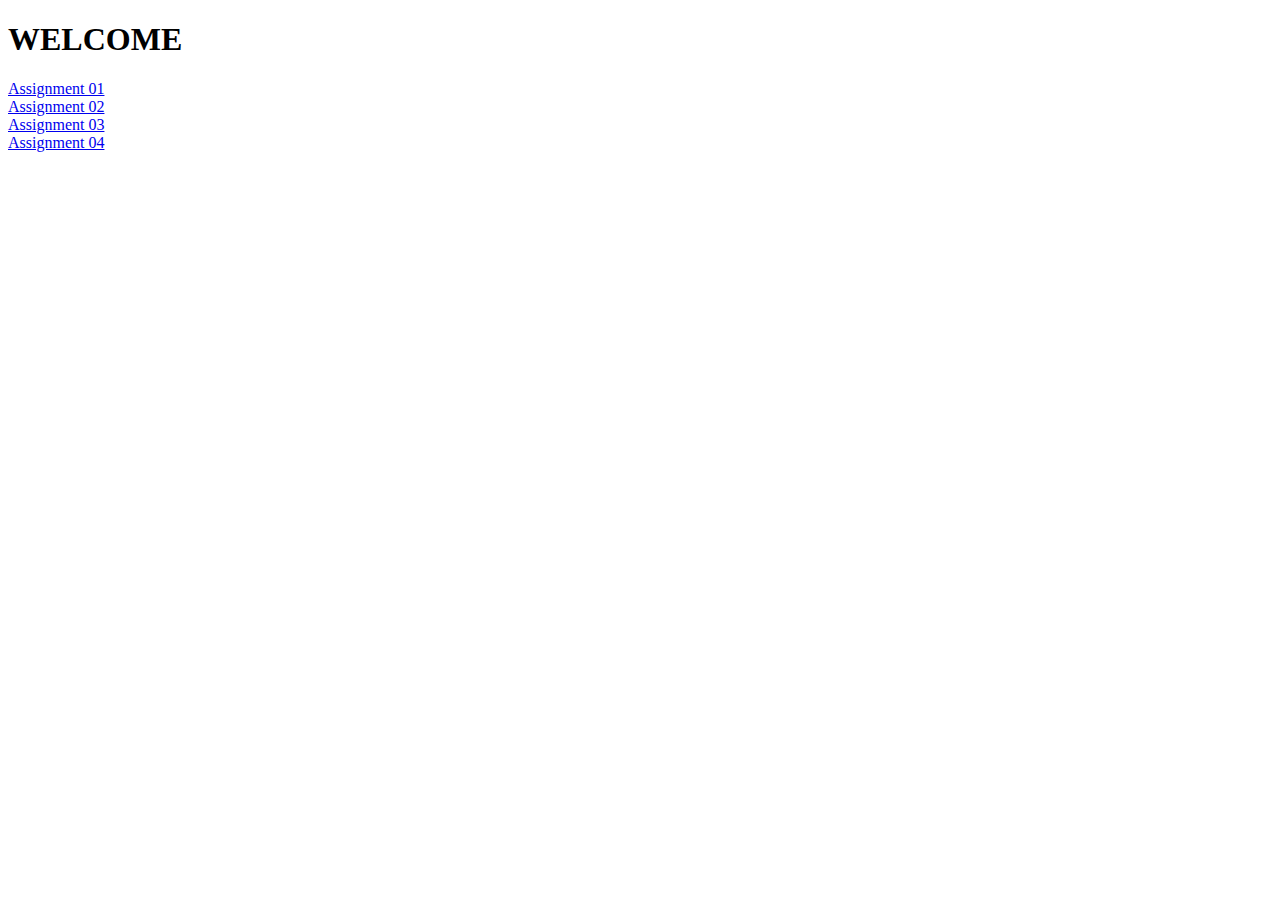
==== index.html @ 2190cd1f "index file added" ====
<!DOCTYPE html>
<html>
<head>
	<title>My Website</title>
</head>
<body>
<h1>WELCOME</h1>
<a href="./Assignment_01/entheos.html">Assignment 01</a><br>
<a href="./Assignment_02/loginpage.html">Assignment 02</a><br>
<a href="./Assignment_03/my_blog.html">Assignment 03</a><br>
<a href="./Assignment_04/test_template.html">Assignment 04</a>
</body>
</html>
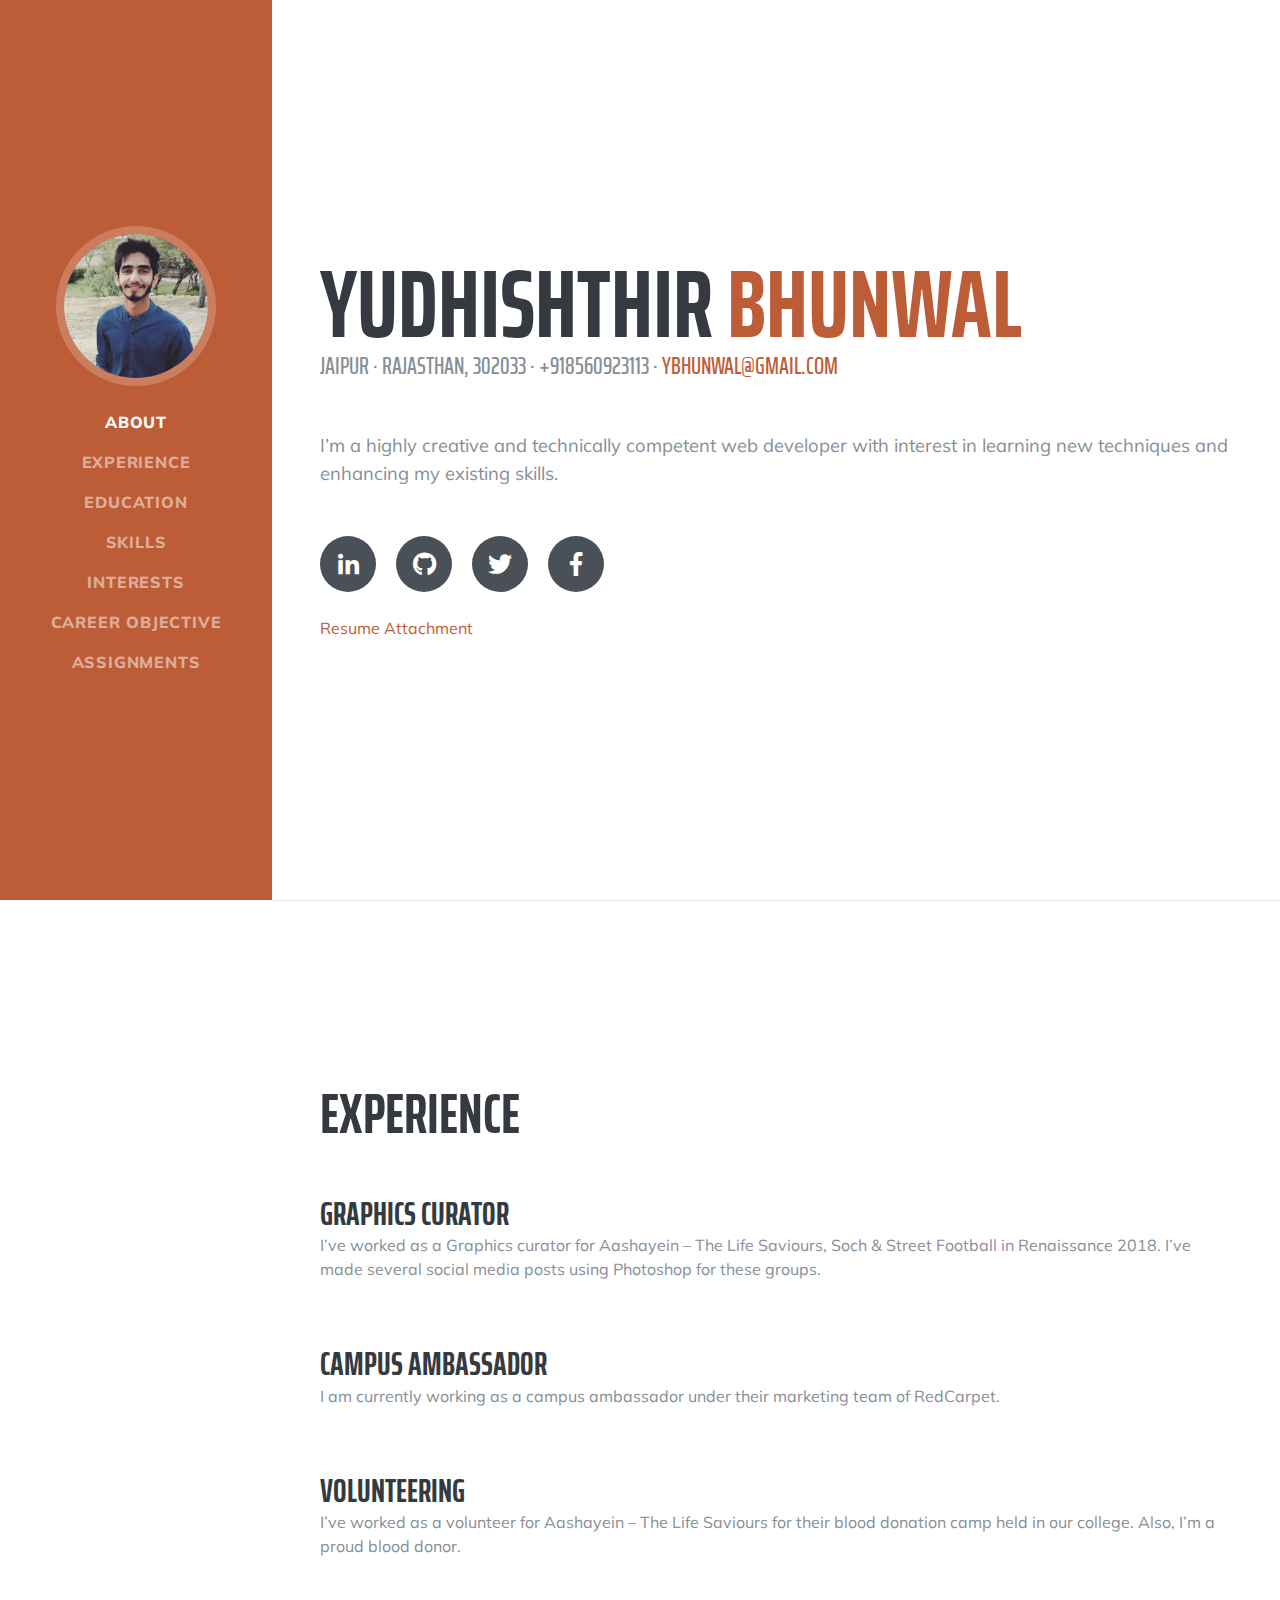
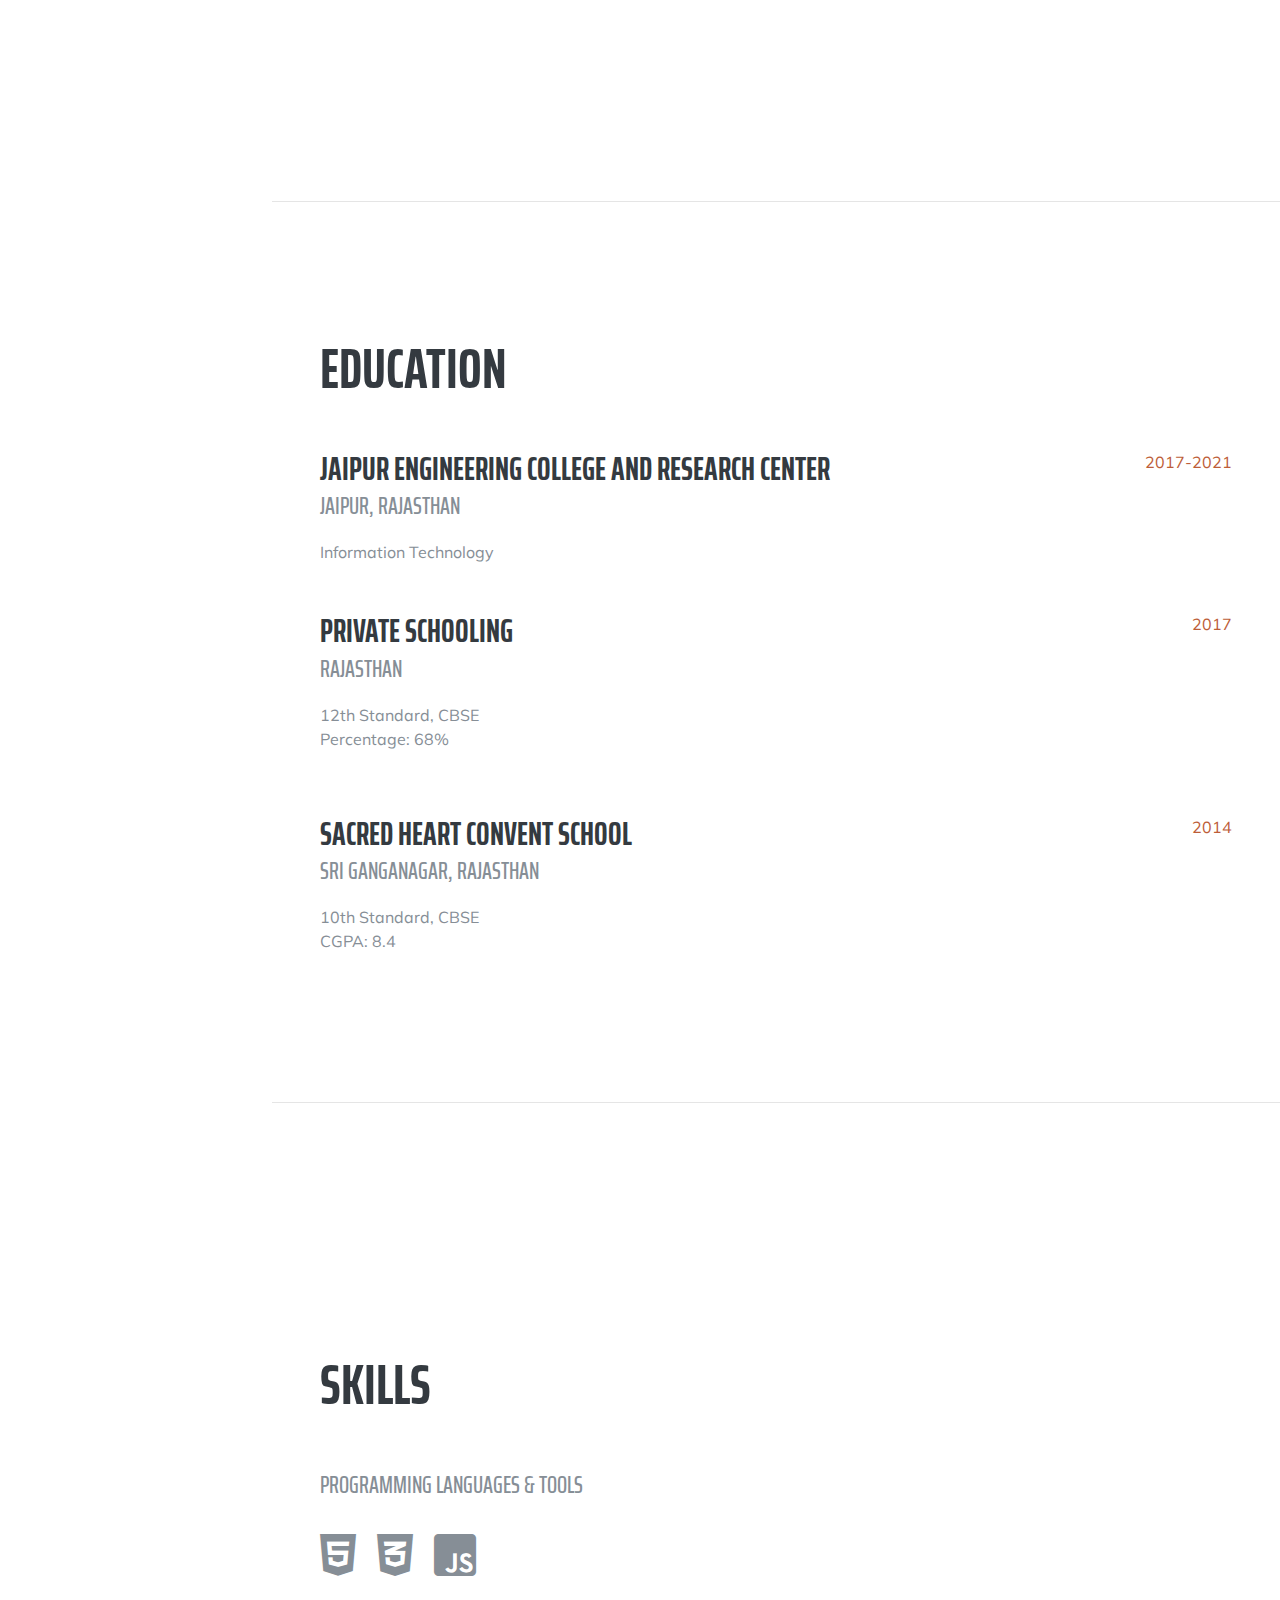
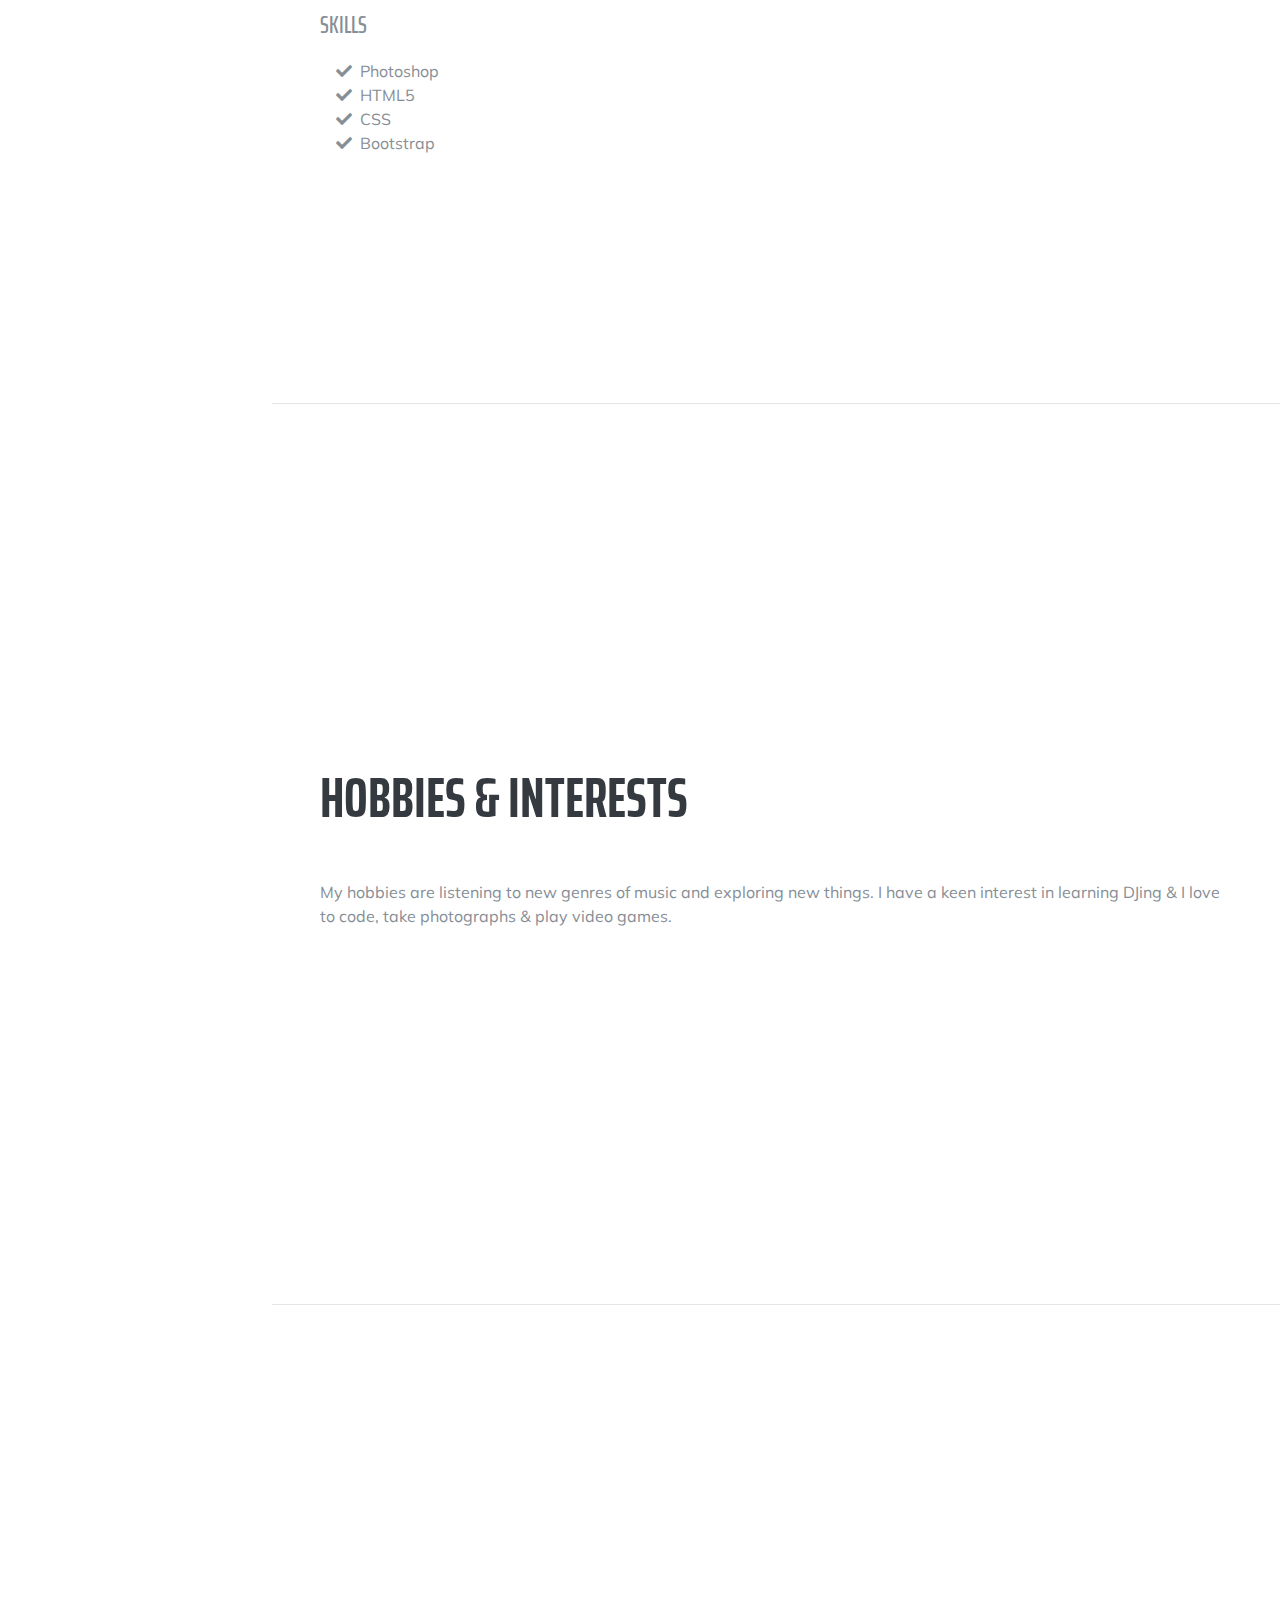
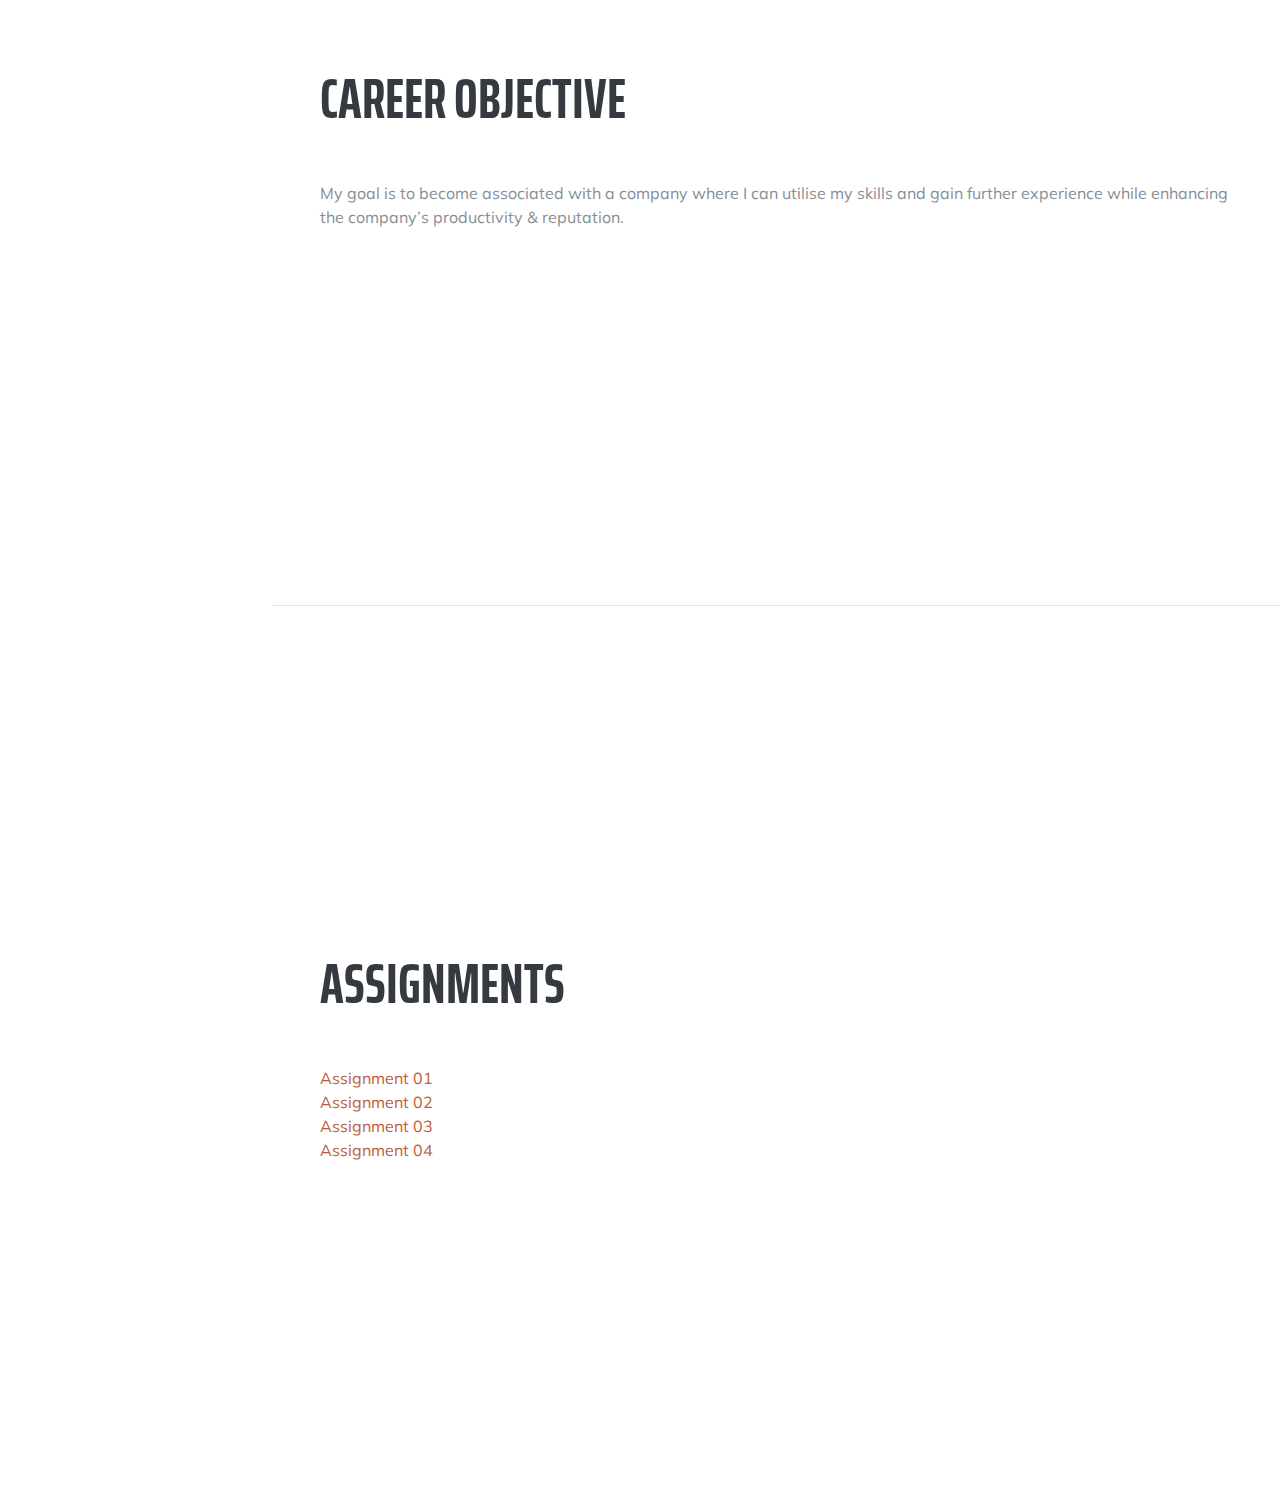
==== commit b2ff4f80: "index location changed" ====
--- a/index.html
+++ b/index.html
@@ -1,13 +1,253 @@
 <!DOCTYPE html>
-<html>
-<head>
-	<title>My Website</title>
-</head>
-<body>
-<h1>WELCOME</h1>
-<a href="./Assignment_01/entheos.html">Assignment 01</a><br>
-<a href="./Assignment_02/loginpage.html">Assignment 02</a><br>
-<a href="./Assignment_03/my_blog.html">Assignment 03</a><br>
-<a href="./Assignment_04/test_template.html">Assignment 04</a>
-</body>
-</html>+<html lang="en">
+
+  <head>
+
+    <meta charset="utf-8">
+    <meta name="viewport" content="width=device-width, initial-scale=1, shrink-to-fit=no">
+    <meta name="description" content="indexfile">
+    <meta name="author" content="Yudhishthir">
+
+    <title>Index</title>
+
+    <!-- Bootstrap core CSS -->
+    <link href="vendor/bootstrap/css/bootstrap.min.css" rel="stylesheet">
+
+    <!-- Custom fonts for this template -->
+    <link href="https://fonts.googleapis.com/css?family=Saira+Extra+Condensed:500,700" rel="stylesheet">
+    <link href="https://fonts.googleapis.com/css?family=Muli:400,400i,800,800i" rel="stylesheet">
+    <link href="vendor/fontawesome-free/css/all.min.css" rel="stylesheet">
+
+    <!-- Custom styles for this template -->
+    <link href="css/resume.min.css" rel="stylesheet">
+
+  </head>
+
+  <body id="page-top">
+
+    <nav class="navbar navbar-expand-lg navbar-dark bg-primary fixed-top" id="sideNav">
+      <a class="navbar-brand js-scroll-trigger" href="#page-top">
+        <span class="d-block d-lg-none">Yudhishthir Bhunwal</span>
+        <span class="d-none d-lg-block">
+          <img class="img-fluid img-profile rounded-circle mx-auto mb-2" src="img/profile.jpg" alt="">
+        </span>
+      </a>
+      <button class="navbar-toggler" type="button" data-toggle="collapse" data-target="#navbarSupportedContent" aria-controls="navbarSupportedContent" aria-expanded="false" aria-label="Toggle navigation">
+        <span class="navbar-toggler-icon"></span>
+      </button>
+      <div class="collapse navbar-collapse" id="navbarSupportedContent">
+        <ul class="navbar-nav">
+          <li class="nav-item">
+            <a class="nav-link js-scroll-trigger" href="#about">About</a>
+          </li>
+          <li class="nav-item">
+            <a class="nav-link js-scroll-trigger" href="#experience">Experience</a>
+          </li>
+          <li class="nav-item">
+            <a class="nav-link js-scroll-trigger" href="#education">Education</a>
+          </li>
+          <li class="nav-item">
+            <a class="nav-link js-scroll-trigger" href="#skills">Skills</a>
+          </li>
+          <li class="nav-item">
+            <a class="nav-link js-scroll-trigger" href="#interests">Interests</a>
+          </li>
+          <li class="nav-item">
+            <a class="nav-link js-scroll-trigger" href="#career">Career Objective</a>
+          </li>
+          <li class="nav-item">
+          	<a class="nav-link js-scroll-trigger" href="#assignments">Assignments</a>
+          </li>
+        </ul>
+      </div>
+    </nav>
+
+    <div class="container-fluid p-0">
+
+      <section class="resume-section p-3 p-lg-5 d-flex d-column" id="about">
+        <div class="my-auto">
+          <h1 class="mb-0">Yudhishthir
+            <span class="text-primary">Bhunwal</span>
+          </h1>
+          <div class="subheading mb-5">Jaipur · Rajasthan, 302033 · +918560923113 ·
+            <a href="mailto:name@email.com">ybhunwal@gmail.com</a>
+          </div>
+          <p class="lead mb-5">I’m a highly creative and technically competent web developer with interest in learning new techniques and enhancing my existing skills.</p>
+          <div class="social-icons">
+            <a href="https://www.linkedin.com/in/yudhishthirbhunwal/">
+              <i class="fab fa-linkedin-in"></i>
+            </a>
+            <a href="https://github.com/yudhishthirbhunwal">
+              <i class="fab fa-github"></i>
+            </a>
+            <a href="https://twitter.com/yudhishthir_b">
+              <i class="fab fa-twitter"></i>
+            </a>
+            <a href="https://www.facebook.com/yudhishthirbhunwal">
+              <i class="fab fa-facebook-f"></i>
+            </a>
+          </div>
+          <br>
+          <a href="yudhishthir_bhunwal_cv.pdf">Resume Attachment</a>
+        </div>
+      </section>
+
+      <hr class="m-0">
+
+      <section class="resume-section p-3 p-lg-5 d-flex flex-column" id="experience">
+        <div class="my-auto">
+          <h2 class="mb-5">Experience</h2>
+
+          <div class="resume-item d-flex flex-column flex-md-row mb-5">
+            <div class="resume-content mr-auto">
+              <h3 class="mb-0">Graphics Curator</h3>
+              <p>I’ve worked as a Graphics curator for Aashayein – The Life Saviours, Soch & Street Football in Renaissance 2018. I’ve made several social media posts using Photoshop for these groups.</p>
+            </div>
+          </div>
+
+          <div class="resume-item d-flex flex-column flex-md-row mb-5">
+            <div class="resume-content mr-auto">
+              <h3 class="mb-0">Campus Ambassador</h3>
+              <p>I am currently working as a campus ambassador under their marketing team of RedCarpet.</p>
+            </div>
+          </div>
+
+          <div class="resume-item d-flex flex-column flex-md-row mb-5">
+            <div class="resume-content mr-auto">
+              <h3 class="mb-0">Volunteering</h3>
+              <p>I’ve worked as a volunteer for Aashayein – The Life Saviours for their blood donation camp held in our college. Also, I’m a proud blood donor.</p>
+            </div>
+          </div>
+
+        </div>
+
+      </section>
+
+      <hr class="m-0">
+
+      <section class="resume-section p-3 p-lg-5 d-flex flex-column" id="education">
+        <div class="my-auto">
+          <h2 class="mb-5">Education</h2>
+
+          <div class="resume-item d-flex flex-column flex-md-row mb-5">
+            <div class="resume-content mr-auto">
+              <h3 class="mb-0">Jaipur Engineering College and Research Center</h3>
+              <div class="subheading mb-3">Jaipur, Rajasthan</div>
+              <div>Information Technology</div>
+            </div>
+            <div class="resume-date text-md-right">
+              <span class="text-primary">2017-2021</span>
+            </div>
+          </div>
+
+          <div class="resume-item d-flex flex-column flex-md-row mb-5">
+            <div class="resume-content mr-auto">
+              <h3 class="mb-0">Private Schooling</h3>
+              <div class="subheading mb-3">Rajasthan</div>
+              <div>12th Standard, CBSE</div>
+              <p>Percentage: 68%</p>
+            </div>
+            <div class="resume-date text-md-right">
+              <span class="text-primary">2017</span>
+            </div>
+          </div>
+
+          <div class="resume-item d-flex flex-column flex-md-row">
+            <div class="resume-content mr-auto">
+              <h3 class="mb-0">Sacred Heart Convent School</h3>
+              <div class="subheading mb-3">Sri Ganganagar, Rajasthan</div>
+              <div>10th Standard, CBSE</div>
+              <p>CGPA: 8.4</p>
+            </div>
+            <div class="resume-date text-md-right">
+              <span class="text-primary">2014</span>
+            </div>
+          </div>
+
+        </div>
+      </section>
+
+      <hr class="m-0">
+
+      <section class="resume-section p-3 p-lg-5 d-flex flex-column" id="skills">
+        <div class="my-auto">
+          <h2 class="mb-5">Skills</h2>
+
+          <div class="subheading mb-3">Programming Languages &amp; Tools</div>
+          <ul class="list-inline dev-icons">
+            <li class="list-inline-item">
+              <i class="fab fa-html5"></i>
+            </li>
+            <li class="list-inline-item">
+              <i class="fab fa-css3-alt"></i>
+            </li>
+            <li class="list-inline-item">
+              <i class="fab fa-js-square"></i>
+            </li>
+          </ul>
+
+          <div class="subheading mb-3">Skills</div>
+          <ul class="fa-ul mb-0">
+            <li>
+              <i class="fa-li fa fa-check"></i>
+              Photoshop</li>
+            <li>
+              <i class="fa-li fa fa-check"></i>
+              HTML5</li>
+            <li>
+              <i class="fa-li fa fa-check"></i>
+              CSS</li>
+            <li>
+              <i class="fa-li fa fa-check"></i>
+              Bootstrap</li>
+          </ul>
+        </div>
+      </section>
+
+      <hr class="m-0">
+
+      <section class="resume-section p-3 p-lg-5 d-flex flex-column" id="interests">
+        <div class="my-auto">
+          <h2 class="mb-5">HOBBIES & INTERESTS</h2>
+          <p>My hobbies are listening to new genres of music and exploring new things. I have a keen interest in learning DJing & I love to code, take photographs & play video games.</p>
+        </div>
+      </section>
+
+      <hr class="m-0">
+
+      <section class="resume-section p-3 p-lg-5 d-flex flex-column" id="career">
+        <div class="my-auto">
+          <h2 class="mb-5">Career Objective</h2>
+          <p>My goal is to become associated with a company where I can utilise my skills and gain further experience while enhancing the company’s productivity & reputation.</p>
+        </div>
+      </section>
+
+      <hr class="m-0">
+
+	  <section class="resume-section p-3 p-lg-5 d-flex flex-column" id="assignments">
+        <div class="my-auto">
+          <h2 class="mb-5">Assignments</h2>
+          <div>
+          	<a href="../Assignment_01/entheos.html">Assignment 01</a><br>
+            <a href="../Assignment_02/loginpage.html">Assignment 02</a><br>
+            <a href="../Assignment_03/my_blog.html">Assignment 03</a><br>
+            <a href="../Assignment_04/test_template.html">Assignment 04</a>
+          </div>
+        </div>
+      </section>
+
+    </div>
+
+    <!-- Bootstrap core JavaScript -->
+    <script src="vendor/jquery/jquery.min.js"></script>
+    <script src="vendor/bootstrap/js/bootstrap.bundle.min.js"></script>
+
+    <!-- Plugin JavaScript -->
+    <script src="vendor/jquery-easing/jquery.easing.min.js"></script>
+
+    <!-- Custom scripts for this template -->
+    <script src="js/resume.min.js"></script>
+
+  </body>
+
+</html>
--- a/vendor/fontawesome-free/css/all.min.css
+++ b/vendor/fontawesome-free/css/all.min.css
@@ -0,0 +1,5 @@
+/*!
+ * Font Awesome Free 5.3.1 by @fontawesome - https://fontawesome.com
+ * License - https://fontawesome.com/license/free (Icons: CC BY 4.0, Fonts: SIL OFL 1.1, Code: MIT License)
+ */
+.fa,.fab,.fal,.far,.fas{-moz-osx-font-smoothing:grayscale;-webkit-font-smoothing:antialiased;display:inline-block;font-style:normal;font-variant:normal;text-rendering:auto;line-height:1}.fa-lg{font-size:1.33333em;line-height:.75em;vertical-align:-.0667em}.fa-xs{font-size:.75em}.fa-sm{font-size:.875em}.fa-1x{font-size:1em}.fa-2x{font-size:2em}.fa-3x{font-size:3em}.fa-4x{font-size:4em}.fa-5x{font-size:5em}.fa-6x{font-size:6em}.fa-7x{font-size:7em}.fa-8x{font-size:8em}.fa-9x{font-size:9em}.fa-10x{font-size:10em}.fa-fw{text-align:center;width:1.25em}.fa-ul{list-style-type:none;margin-left:2.5em;padding-left:0}.fa-ul>li{position:relative}.fa-li{left:-2em;position:absolute;text-align:center;width:2em;line-height:inherit}.fa-border{border:.08em solid #eee;border-radius:.1em;padding:.2em .25em .15em}.fa-pull-left{float:left}.fa-pull-right{float:right}.fa.fa-pull-left,.fab.fa-pull-left,.fal.fa-pull-left,.far.fa-pull-left,.fas.fa-pull-left{margin-right:.3em}.fa.fa-pull-right,.fab.fa-pull-right,.fal.fa-pull-right,.far.fa-pull-right,.fas.fa-pull-right{margin-left:.3em}.fa-spin{animation:fa-spin 2s infinite linear}.fa-pulse{animation:fa-spin 1s infinite steps(8)}@keyframes fa-spin{0%{transform:rotate(0deg)}to{transform:rotate(1turn)}}.fa-rotate-90{-ms-filter:"progid:DXImageTransform.Microsoft.BasicImage(rotation=1)";transform:rotate(90deg)}.fa-rotate-180{-ms-filter:"progid:DXImageTransform.Microsoft.BasicImage(rotation=2)";transform:rotate(180deg)}.fa-rotate-270{-ms-filter:"progid:DXImageTransform.Microsoft.BasicImage(rotation=3)";transform:rotate(270deg)}.fa-flip-horizontal{-ms-filter:"progid:DXImageTransform.Microsoft.BasicImage(rotation=0, mirror=1)";transform:scaleX(-1)}.fa-flip-vertical{transform:scaleY(-1)}.fa-flip-horizontal.fa-flip-vertical,.fa-flip-vertical{-ms-filter:"progid:DXImageTransform.Microsoft.BasicImage(rotation=2, mirror=1)"}.fa-flip-horizontal.fa-flip-vertical{transform:scale(-1)}:root .fa-flip-horizontal,:root .fa-flip-vertical,:root .fa-rotate-90,:root .fa-rotate-180,:root .fa-rotate-270{-webkit-filter:none;filter:none}.fa-stack{display:inline-block;height:2em;line-height:2em;position:relative;vertical-align:middle;width:2em}.fa-stack-1x,.fa-stack-2x{left:0;position:absolute;text-align:center;width:100%}.fa-stack-1x{line-height:inherit}.fa-stack-2x{font-size:2em}.fa-inverse{color:#fff}.fa-500px:before{content:"\f26e"}.fa-accessible-icon:before{content:"\f368"}.fa-accusoft:before{content:"\f369"}.fa-ad:before{content:"\f641"}.fa-address-book:before{content:"\f2b9"}.fa-address-card:before{content:"\f2bb"}.fa-adjust:before{content:"\f042"}.fa-adn:before{content:"\f170"}.fa-adversal:before{content:"\f36a"}.fa-affiliatetheme:before{content:"\f36b"}.fa-air-freshener:before{content:"\f5d0"}.fa-algolia:before{content:"\f36c"}.fa-align-center:before{content:"\f037"}.fa-align-justify:before{content:"\f039"}.fa-align-left:before{content:"\f036"}.fa-align-right:before{content:"\f038"}.fa-alipay:before{content:"\f642"}.fa-allergies:before{content:"\f461"}.fa-amazon:before{content:"\f270"}.fa-amazon-pay:before{content:"\f42c"}.fa-ambulance:before{content:"\f0f9"}.fa-american-sign-language-interpreting:before{content:"\f2a3"}.fa-amilia:before{content:"\f36d"}.fa-anchor:before{content:"\f13d"}.fa-android:before{content:"\f17b"}.fa-angellist:before{content:"\f209"}.fa-angle-double-down:before{content:"\f103"}.fa-angle-double-left:before{content:"\f100"}.fa-angle-double-right:before{content:"\f101"}.fa-angle-double-up:before{content:"\f102"}.fa-angle-down:before{content:"\f107"}.fa-angle-left:before{content:"\f104"}.fa-angle-right:before{content:"\f105"}.fa-angle-up:before{content:"\f106"}.fa-angry:before{content:"\f556"}.fa-angrycreative:before{content:"\f36e"}.fa-angular:before{content:"\f420"}.fa-ankh:before{content:"\f644"}.fa-app-store:before{content:"\f36f"}.fa-app-store-ios:before{content:"\f370"}.fa-apper:before{content:"\f371"}.fa-apple:before{content:"\f179"}.fa-apple-alt:before{content:"\f5d1"}.fa-apple-pay:before{content:"\f415"}.fa-archive:before{content:"\f187"}.fa-archway:before{content:"\f557"}.fa-arrow-alt-circle-down:before{content:"\f358"}.fa-arrow-alt-circle-left:before{content:"\f359"}.fa-arrow-alt-circle-right:before{content:"\f35a"}.fa-arrow-alt-circle-up:before{content:"\f35b"}.fa-arrow-circle-down:before{content:"\f0ab"}.fa-arrow-circle-left:before{content:"\f0a8"}.fa-arrow-circle-right:before{content:"\f0a9"}.fa-arrow-circle-up:before{content:"\f0aa"}.fa-arrow-down:before{content:"\f063"}.fa-arrow-left:before{content:"\f060"}.fa-arrow-right:before{content:"\f061"}.fa-arrow-up:before{content:"\f062"}.fa-arrows-alt:before{content:"\f0b2"}.fa-arrows-alt-h:before{content:"\f337"}.fa-arrows-alt-v:before{content:"\f338"}.fa-assistive-listening-systems:before{content:"\f2a2"}.fa-asterisk:before{content:"\f069"}.fa-asymmetrik:before{content:"\f372"}.fa-at:before{content:"\f1fa"}.fa-atlas:before{content:"\f558"}.fa-atom:before{content:"\f5d2"}.fa-audible:before{content:"\f373"}.fa-audio-description:before{content:"\f29e"}.fa-autoprefixer:before{content:"\f41c"}.fa-avianex:before{content:"\f374"}.fa-aviato:before{content:"\f421"}.fa-award:before{content:"\f559"}.fa-aws:before{content:"\f375"}.fa-backspace:before{content:"\f55a"}.fa-backward:before{content:"\f04a"}.fa-balance-scale:before{content:"\f24e"}.fa-ban:before{content:"\f05e"}.fa-band-aid:before{content:"\f462"}.fa-bandcamp:before{content:"\f2d5"}.fa-barcode:before{content:"\f02a"}.fa-bars:before{content:"\f0c9"}.fa-baseball-ball:before{content:"\f433"}.fa-basketball-ball:before{content:"\f434"}.fa-bath:before{content:"\f2cd"}.fa-battery-empty:before{content:"\f244"}.fa-battery-full:before{content:"\f240"}.fa-battery-half:before{content:"\f242"}.fa-battery-quarter:before{content:"\f243"}.fa-battery-three-quarters:before{content:"\f241"}.fa-bed:before{content:"\f236"}.fa-beer:before{content:"\f0fc"}.fa-behance:before{content:"\f1b4"}.fa-behance-square:before{content:"\f1b5"}.fa-bell:before{content:"\f0f3"}.fa-bell-slash:before{content:"\f1f6"}.fa-bezier-curve:before{content:"\f55b"}.fa-bible:before{content:"\f647"}.fa-bicycle:before{content:"\f206"}.fa-bimobject:before{content:"\f378"}.fa-binoculars:before{content:"\f1e5"}.fa-birthday-cake:before{content:"\f1fd"}.fa-bitbucket:before{content:"\f171"}.fa-bitcoin:before{content:"\f379"}.fa-bity:before{content:"\f37a"}.fa-black-tie:before{content:"\f27e"}.fa-blackberry:before{content:"\f37b"}.fa-blender:before{content:"\f517"}.fa-blind:before{content:"\f29d"}.fa-blogger:before{content:"\f37c"}.fa-blogger-b:before{content:"\f37d"}.fa-bluetooth:before{content:"\f293"}.fa-bluetooth-b:before{content:"\f294"}.fa-bold:before{content:"\f032"}.fa-bolt:before{content:"\f0e7"}.fa-bomb:before{content:"\f1e2"}.fa-bone:before{content:"\f5d7"}.fa-bong:before{content:"\f55c"}.fa-book:before{content:"\f02d"}.fa-book-open:before{content:"\f518"}.fa-book-reader:before{content:"\f5da"}.fa-bookmark:before{content:"\f02e"}.fa-bowling-ball:before{content:"\f436"}.fa-box:before{content:"\f466"}.fa-box-open:before{content:"\f49e"}.fa-boxes:before{content:"\f468"}.fa-braille:before{content:"\f2a1"}.fa-brain:before{content:"\f5dc"}.fa-briefcase:before{content:"\f0b1"}.fa-briefcase-medical:before{content:"\f469"}.fa-broadcast-tower:before{content:"\f519"}.fa-broom:before{content:"\f51a"}.fa-brush:before{content:"\f55d"}.fa-btc:before{content:"\f15a"}.fa-bug:before{content:"\f188"}.fa-building:before{content:"\f1ad"}.fa-bullhorn:before{content:"\f0a1"}.fa-bullseye:before{content:"\f140"}.fa-burn:before{content:"\f46a"}.fa-buromobelexperte:before{content:"\f37f"}.fa-bus:before{content:"\f207"}.fa-bus-alt:before{content:"\f55e"}.fa-business-time:before{content:"\f64a"}.fa-buysellads:before{content:"\f20d"}.fa-calculator:before{content:"\f1ec"}.fa-calendar:before{content:"\f133"}.fa-calendar-alt:before{content:"\f073"}.fa-calendar-check:before{content:"\f274"}.fa-calendar-minus:before{content:"\f272"}.fa-calendar-plus:before{content:"\f271"}.fa-calendar-times:before{content:"\f273"}.fa-camera:before{content:"\f030"}.fa-camera-retro:before{content:"\f083"}.fa-cannabis:before{content:"\f55f"}.fa-capsules:before{content:"\f46b"}.fa-car:before{content:"\f1b9"}.fa-car-alt:before{content:"\f5de"}.fa-car-battery:before{content:"\f5df"}.fa-car-crash:before{content:"\f5e1"}.fa-car-side:before{content:"\f5e4"}.fa-caret-down:before{content:"\f0d7"}.fa-caret-left:before{content:"\f0d9"}.fa-caret-right:before{content:"\f0da"}.fa-caret-square-down:before{content:"\f150"}.fa-caret-square-left:before{content:"\f191"}.fa-caret-square-right:before{content:"\f152"}.fa-caret-square-up:before{content:"\f151"}.fa-caret-up:before{content:"\f0d8"}.fa-cart-arrow-down:before{content:"\f218"}.fa-cart-plus:before{content:"\f217"}.fa-cc-amazon-pay:before{content:"\f42d"}.fa-cc-amex:before{content:"\f1f3"}.fa-cc-apple-pay:before{content:"\f416"}.fa-cc-diners-club:before{content:"\f24c"}.fa-cc-discover:before{content:"\f1f2"}.fa-cc-jcb:before{content:"\f24b"}.fa-cc-mastercard:before{content:"\f1f1"}.fa-cc-paypal:before{content:"\f1f4"}.fa-cc-stripe:before{content:"\f1f5"}.fa-cc-visa:before{content:"\f1f0"}.fa-centercode:before{content:"\f380"}.fa-certificate:before{content:"\f0a3"}.fa-chalkboard:before{content:"\f51b"}.fa-chalkboard-teacher:before{content:"\f51c"}.fa-charging-station:before{content:"\f5e7"}.fa-chart-area:before{content:"\f1fe"}.fa-chart-bar:before{content:"\f080"}.fa-chart-line:before{content:"\f201"}.fa-chart-pie:before{content:"\f200"}.fa-check:before{content:"\f00c"}.fa-check-circle:before{content:"\f058"}.fa-check-double:before{content:"\f560"}.fa-check-square:before{content:"\f14a"}.fa-chess:before{content:"\f439"}.fa-chess-bishop:before{content:"\f43a"}.fa-chess-board:before{content:"\f43c"}.fa-chess-king:before{content:"\f43f"}.fa-chess-knight:before{content:"\f441"}.fa-chess-pawn:before{content:"\f443"}.fa-chess-queen:before{content:"\f445"}.fa-chess-rook:before{content:"\f447"}.fa-chevron-circle-down:before{content:"\f13a"}.fa-chevron-circle-left:before{content:"\f137"}.fa-chevron-circle-right:before{content:"\f138"}.fa-chevron-circle-up:before{content:"\f139"}.fa-chevron-down:before{content:"\f078"}.fa-chevron-left:before{content:"\f053"}.fa-chevron-right:before{content:"\f054"}.fa-chevron-up:before{content:"\f077"}.fa-child:before{content:"\f1ae"}.fa-chrome:before{content:"\f268"}.fa-church:before{content:"\f51d"}.fa-circle:before{content:"\f111"}.fa-circle-notch:before{content:"\f1ce"}.fa-city:before{content:"\f64f"}.fa-clipboard:before{content:"\f328"}.fa-clipboard-check:before{content:"\f46c"}.fa-clipboard-list:before{content:"\f46d"}.fa-clock:before{content:"\f017"}.fa-clone:before{content:"\f24d"}.fa-closed-captioning:before{content:"\f20a"}.fa-cloud:before{content:"\f0c2"}.fa-cloud-download-alt:before{content:"\f381"}.fa-cloud-upload-alt:before{content:"\f382"}.fa-cloudscale:before{content:"\f383"}.fa-cloudsmith:before{content:"\f384"}.fa-cloudversify:before{content:"\f385"}.fa-cocktail:before{content:"\f561"}.fa-code:before{content:"\f121"}.fa-code-branch:before{content:"\f126"}.fa-codepen:before{content:"\f1cb"}.fa-codiepie:before{content:"\f284"}.fa-coffee:before{content:"\f0f4"}.fa-cog:before{content:"\f013"}.fa-cogs:before{content:"\f085"}.fa-coins:before{content:"\f51e"}.fa-columns:before{content:"\f0db"}.fa-comment:before{content:"\f075"}.fa-comment-alt:before{content:"\f27a"}.fa-comment-dollar:before{content:"\f651"}.fa-comment-dots:before{content:"\f4ad"}.fa-comment-slash:before{content:"\f4b3"}.fa-comments:before{content:"\f086"}.fa-comments-dollar:before{content:"\f653"}.fa-compact-disc:before{content:"\f51f"}.fa-compass:before{content:"\f14e"}.fa-compress:before{content:"\f066"}.fa-concierge-bell:before{content:"\f562"}.fa-connectdevelop:before{content:"\f20e"}.fa-contao:before{content:"\f26d"}.fa-cookie:before{content:"\f563"}.fa-cookie-bite:before{content:"\f564"}.fa-copy:before{content:"\f0c5"}.fa-copyright:before{content:"\f1f9"}.fa-couch:before{content:"\f4b8"}.fa-cpanel:before{content:"\f388"}.fa-creative-commons:before{content:"\f25e"}.fa-creative-commons-by:before{content:"\f4e7"}.fa-creative-commons-nc:before{content:"\f4e8"}.fa-creative-commons-nc-eu:before{content:"\f4e9"}.fa-creative-commons-nc-jp:before{content:"\f4ea"}.fa-creative-commons-nd:before{content:"\f4eb"}.fa-creative-commons-pd:before{content:"\f4ec"}.fa-creative-commons-pd-alt:before{content:"\f4ed"}.fa-creative-commons-remix:before{content:"\f4ee"}.fa-creative-commons-sa:before{content:"\f4ef"}.fa-creative-commons-sampling:before{content:"\f4f0"}.fa-creative-commons-sampling-plus:before{content:"\f4f1"}.fa-creative-commons-share:before{content:"\f4f2"}.fa-credit-card:before{content:"\f09d"}.fa-crop:before{content:"\f125"}.fa-crop-alt:before{content:"\f565"}.fa-cross:before{content:"\f654"}.fa-crosshairs:before{content:"\f05b"}.fa-crow:before{content:"\f520"}.fa-crown:before{content:"\f521"}.fa-css3:before{content:"\f13c"}.fa-css3-alt:before{content:"\f38b"}.fa-cube:before{content:"\f1b2"}.fa-cubes:before{content:"\f1b3"}.fa-cut:before{content:"\f0c4"}.fa-cuttlefish:before{content:"\f38c"}.fa-d-and-d:before{content:"\f38d"}.fa-dashcube:before{content:"\f210"}.fa-database:before{content:"\f1c0"}.fa-deaf:before{content:"\f2a4"}.fa-delicious:before{content:"\f1a5"}.fa-deploydog:before{content:"\f38e"}.fa-deskpro:before{content:"\f38f"}.fa-desktop:before{content:"\f108"}.fa-deviantart:before{content:"\f1bd"}.fa-dharmachakra:before{content:"\f655"}.fa-diagnoses:before{content:"\f470"}.fa-dice:before{content:"\f522"}.fa-dice-five:before{content:"\f523"}.fa-dice-four:before{content:"\f524"}.fa-dice-one:before{content:"\f525"}.fa-dice-six:before{content:"\f526"}.fa-dice-three:before{content:"\f527"}.fa-dice-two:before{content:"\f528"}.fa-digg:before{content:"\f1a6"}.fa-digital-ocean:before{content:"\f391"}.fa-digital-tachograph:before{content:"\f566"}.fa-directions:before{content:"\f5eb"}.fa-discord:before{content:"\f392"}.fa-discourse:before{content:"\f393"}.fa-divide:before{content:"\f529"}.fa-dizzy:before{content:"\f567"}.fa-dna:before{content:"\f471"}.fa-dochub:before{content:"\f394"}.fa-docker:before{content:"\f395"}.fa-dollar-sign:before{content:"\f155"}.fa-dolly:before{content:"\f472"}.fa-dolly-flatbed:before{content:"\f474"}.fa-donate:before{content:"\f4b9"}.fa-door-closed:before{content:"\f52a"}.fa-door-open:before{content:"\f52b"}.fa-dot-circle:before{content:"\f192"}.fa-dove:before{content:"\f4ba"}.fa-download:before{content:"\f019"}.fa-draft2digital:before{content:"\f396"}.fa-drafting-compass:before{content:"\f568"}.fa-draw-polygon:before{content:"\f5ee"}.fa-dribbble:before{content:"\f17d"}.fa-dribbble-square:before{content:"\f397"}.fa-dropbox:before{content:"\f16b"}.fa-drum:before{content:"\f569"}.fa-drum-steelpan:before{content:"\f56a"}.fa-drupal:before{content:"\f1a9"}.fa-dumbbell:before{content:"\f44b"}.fa-dyalog:before{content:"\f399"}.fa-earlybirds:before{content:"\f39a"}.fa-ebay:before{content:"\f4f4"}.fa-edge:before{content:"\f282"}.fa-edit:before{content:"\f044"}.fa-eject:before{content:"\f052"}.fa-elementor:before{content:"\f430"}.fa-ellipsis-h:before{content:"\f141"}.fa-ellipsis-v:before{content:"\f142"}.fa-ello:before{content:"\f5f1"}.fa-ember:before{content:"\f423"}.fa-empire:before{content:"\f1d1"}.fa-envelope:before{content:"\f0e0"}.fa-envelope-open:before{content:"\f2b6"}.fa-envelope-open-text:before{content:"\f658"}.fa-envelope-square:before{content:"\f199"}.fa-envira:before{content:"\f299"}.fa-equals:before{content:"\f52c"}.fa-eraser:before{content:"\f12d"}.fa-erlang:before{content:"\f39d"}.fa-ethereum:before{content:"\f42e"}.fa-etsy:before{content:"\f2d7"}.fa-euro-sign:before{content:"\f153"}.fa-exchange-alt:before{content:"\f362"}.fa-exclamation:before{content:"\f12a"}.fa-exclamation-circle:before{content:"\f06a"}.fa-exclamation-triangle:before{content:"\f071"}.fa-expand:before{content:"\f065"}.fa-expand-arrows-alt:before{content:"\f31e"}.fa-expeditedssl:before{content:"\f23e"}.fa-external-link-alt:before{content:"\f35d"}.fa-external-link-square-alt:before{content:"\f360"}.fa-eye:before{content:"\f06e"}.fa-eye-dropper:before{content:"\f1fb"}.fa-eye-slash:before{content:"\f070"}.fa-facebook:before{content:"\f09a"}.fa-facebook-f:before{content:"\f39e"}.fa-facebook-messenger:before{content:"\f39f"}.fa-facebook-square:before{content:"\f082"}.fa-fast-backward:before{content:"\f049"}.fa-fast-forward:before{content:"\f050"}.fa-fax:before{content:"\f1ac"}.fa-feather:before{content:"\f52d"}.fa-feather-alt:before{content:"\f56b"}.fa-female:before{content:"\f182"}.fa-fighter-jet:before{content:"\f0fb"}.fa-file:before{content:"\f15b"}.fa-file-alt:before{content:"\f15c"}.fa-file-archive:before{content:"\f1c6"}.fa-file-audio:before{content:"\f1c7"}.fa-file-code:before{content:"\f1c9"}.fa-file-contract:before{content:"\f56c"}.fa-file-download:before{content:"\f56d"}.fa-file-excel:before{content:"\f1c3"}.fa-file-export:before{content:"\f56e"}.fa-file-image:before{content:"\f1c5"}.fa-file-import:before{content:"\f56f"}.fa-file-invoice:before{content:"\f570"}.fa-file-invoice-dollar:before{content:"\f571"}.fa-file-medical:before{content:"\f477"}.fa-file-medical-alt:before{content:"\f478"}.fa-file-pdf:before{content:"\f1c1"}.fa-file-powerpoint:before{content:"\f1c4"}.fa-file-prescription:before{content:"\f572"}.fa-file-signature:before{content:"\f573"}.fa-file-upload:before{content:"\f574"}.fa-file-video:before{content:"\f1c8"}.fa-file-word:before{content:"\f1c2"}.fa-fill:before{content:"\f575"}.fa-fill-drip:before{content:"\f576"}.fa-film:before{content:"\f008"}.fa-filter:before{content:"\f0b0"}.fa-fingerprint:before{content:"\f577"}.fa-fire:before{content:"\f06d"}.fa-fire-extinguisher:before{content:"\f134"}.fa-firefox:before{content:"\f269"}.fa-first-aid:before{content:"\f479"}.fa-first-order:before{content:"\f2b0"}.fa-first-order-alt:before{content:"\f50a"}.fa-firstdraft:before{content:"\f3a1"}.fa-fish:before{content:"\f578"}.fa-flag:before{content:"\f024"}.fa-flag-checkered:before{content:"\f11e"}.fa-flask:before{content:"\f0c3"}.fa-flickr:before{content:"\f16e"}.fa-flipboard:before{content:"\f44d"}.fa-flushed:before{content:"\f579"}.fa-fly:before{content:"\f417"}.fa-folder:before{content:"\f07b"}.fa-folder-minus:before{content:"\f65d"}.fa-folder-open:before{content:"\f07c"}.fa-folder-plus:before{content:"\f65e"}.fa-font:before{content:"\f031"}.fa-font-awesome:before{content:"\f2b4"}.fa-font-awesome-alt:before{content:"\f35c"}.fa-font-awesome-flag:before{content:"\f425"}.fa-font-awesome-logo-full:before{content:"\f4e6"}.fa-fonticons:before{content:"\f280"}.fa-fonticons-fi:before{content:"\f3a2"}.fa-football-ball:before{content:"\f44e"}.fa-fort-awesome:before{content:"\f286"}.fa-fort-awesome-alt:before{content:"\f3a3"}.fa-forumbee:before{content:"\f211"}.fa-forward:before{content:"\f04e"}.fa-foursquare:before{content:"\f180"}.fa-free-code-camp:before{content:"\f2c5"}.fa-freebsd:before{content:"\f3a4"}.fa-frog:before{content:"\f52e"}.fa-frown:before{content:"\f119"}.fa-frown-open:before{content:"\f57a"}.fa-fulcrum:before{content:"\f50b"}.fa-funnel-dollar:before{content:"\f662"}.fa-futbol:before{content:"\f1e3"}.fa-galactic-republic:before{content:"\f50c"}.fa-galactic-senate:before{content:"\f50d"}.fa-gamepad:before{content:"\f11b"}.fa-gas-pump:before{content:"\f52f"}.fa-gavel:before{content:"\f0e3"}.fa-gem:before{content:"\f3a5"}.fa-genderless:before{content:"\f22d"}.fa-get-pocket:before{content:"\f265"}.fa-gg:before{content:"\f260"}.fa-gg-circle:before{content:"\f261"}.fa-gift:before{content:"\f06b"}.fa-git:before{content:"\f1d3"}.fa-git-square:before{content:"\f1d2"}.fa-github:before{content:"\f09b"}.fa-github-alt:before{content:"\f113"}.fa-github-square:before{content:"\f092"}.fa-gitkraken:before{content:"\f3a6"}.fa-gitlab:before{content:"\f296"}.fa-gitter:before{content:"\f426"}.fa-glass-martini:before{content:"\f000"}.fa-glass-martini-alt:before{content:"\f57b"}.fa-glasses:before{content:"\f530"}.fa-glide:before{content:"\f2a5"}.fa-glide-g:before{content:"\f2a6"}.fa-globe:before{content:"\f0ac"}.fa-globe-africa:before{content:"\f57c"}.fa-globe-americas:before{content:"\f57d"}.fa-globe-asia:before{content:"\f57e"}.fa-gofore:before{content:"\f3a7"}.fa-golf-ball:before{content:"\f450"}.fa-goodreads:before{content:"\f3a8"}.fa-goodreads-g:before{content:"\f3a9"}.fa-google:before{content:"\f1a0"}.fa-google-drive:before{content:"\f3aa"}.fa-google-play:before{content:"\f3ab"}.fa-google-plus:before{content:"\f2b3"}.fa-google-plus-g:before{content:"\f0d5"}.fa-google-plus-square:before{content:"\f0d4"}.fa-google-wallet:before{content:"\f1ee"}.fa-gopuram:before{content:"\f664"}.fa-graduation-cap:before{content:"\f19d"}.fa-gratipay:before{content:"\f184"}.fa-grav:before{content:"\f2d6"}.fa-greater-than:before{content:"\f531"}.fa-greater-than-equal:before{content:"\f532"}.fa-grimace:before{content:"\f57f"}.fa-grin:before{content:"\f580"}.fa-grin-alt:before{content:"\f581"}.fa-grin-beam:before{content:"\f582"}.fa-grin-beam-sweat:before{content:"\f583"}.fa-grin-hearts:before{content:"\f584"}.fa-grin-squint:before{content:"\f585"}.fa-grin-squint-tears:before{content:"\f586"}.fa-grin-stars:before{content:"\f587"}.fa-grin-tears:before{content:"\f588"}.fa-grin-tongue:before{content:"\f589"}.fa-grin-tongue-squint:before{content:"\f58a"}.fa-grin-tongue-wink:before{content:"\f58b"}.fa-grin-wink:before{content:"\f58c"}.fa-grip-horizontal:before{content:"\f58d"}.fa-grip-vertical:before{content:"\f58e"}.fa-gripfire:before{content:"\f3ac"}.fa-grunt:before{content:"\f3ad"}.fa-gulp:before{content:"\f3ae"}.fa-h-square:before{content:"\f0fd"}.fa-hacker-news:before{content:"\f1d4"}.fa-hacker-news-square:before{content:"\f3af"}.fa-hackerrank:before{content:"\f5f7"}.fa-hamsa:before{content:"\f665"}.fa-hand-holding:before{content:"\f4bd"}.fa-hand-holding-heart:before{content:"\f4be"}.fa-hand-holding-usd:before{content:"\f4c0"}.fa-hand-lizard:before{content:"\f258"}.fa-hand-paper:before{content:"\f256"}.fa-hand-peace:before{content:"\f25b"}.fa-hand-point-down:before{content:"\f0a7"}.fa-hand-point-left:before{content:"\f0a5"}.fa-hand-point-right:before{content:"\f0a4"}.fa-hand-point-up:before{content:"\f0a6"}.fa-hand-pointer:before{content:"\f25a"}.fa-hand-rock:before{content:"\f255"}.fa-hand-scissors:before{content:"\f257"}.fa-hand-spock:before{content:"\f259"}.fa-hands:before{content:"\f4c2"}.fa-hands-helping:before{content:"\f4c4"}.fa-handshake:before{content:"\f2b5"}.fa-hashtag:before{content:"\f292"}.fa-haykal:before{content:"\f666"}.fa-hdd:before{content:"\f0a0"}.fa-heading:before{content:"\f1dc"}.fa-headphones:before{content:"\f025"}.fa-headphones-alt:before{content:"\f58f"}.fa-headset:before{content:"\f590"}.fa-heart:before{content:"\f004"}.fa-heartbeat:before{content:"\f21e"}.fa-helicopter:before{content:"\f533"}.fa-highlighter:before{content:"\f591"}.fa-hips:before{content:"\f452"}.fa-hire-a-helper:before{content:"\f3b0"}.fa-history:before{content:"\f1da"}.fa-hockey-puck:before{content:"\f453"}.fa-home:before{content:"\f015"}.fa-hooli:before{content:"\f427"}.fa-hornbill:before{content:"\f592"}.fa-hospital:before{content:"\f0f8"}.fa-hospital-alt:before{content:"\f47d"}.fa-hospital-symbol:before{content:"\f47e"}.fa-hot-tub:before{content:"\f593"}.fa-hotel:before{content:"\f594"}.fa-hotjar:before{content:"\f3b1"}.fa-hourglass:before{content:"\f254"}.fa-hourglass-end:before{content:"\f253"}.fa-hourglass-half:before{content:"\f252"}.fa-hourglass-start:before{content:"\f251"}.fa-houzz:before{content:"\f27c"}.fa-html5:before{content:"\f13b"}.fa-hubspot:before{content:"\f3b2"}.fa-i-cursor:before{content:"\f246"}.fa-id-badge:before{content:"\f2c1"}.fa-id-card:before{content:"\f2c2"}.fa-id-card-alt:before{content:"\f47f"}.fa-image:before{content:"\f03e"}.fa-images:before{content:"\f302"}.fa-imdb:before{content:"\f2d8"}.fa-inbox:before{content:"\f01c"}.fa-indent:before{content:"\f03c"}.fa-industry:before{content:"\f275"}.fa-infinity:before{content:"\f534"}.fa-info:before{content:"\f129"}.fa-info-circle:before{content:"\f05a"}.fa-instagram:before{content:"\f16d"}.fa-internet-explorer:before{content:"\f26b"}.fa-ioxhost:before{content:"\f208"}.fa-italic:before{content:"\f033"}.fa-itunes:before{content:"\f3b4"}.fa-itunes-note:before{content:"\f3b5"}.fa-java:before{content:"\f4e4"}.fa-jedi:before{content:"\f669"}.fa-jedi-order:before{content:"\f50e"}.fa-jenkins:before{content:"\f3b6"}.fa-joget:before{content:"\f3b7"}.fa-joint:before{content:"\f595"}.fa-joomla:before{content:"\f1aa"}.fa-journal-whills:before{content:"\f66a"}.fa-js:before{content:"\f3b8"}.fa-js-square:before{content:"\f3b9"}.fa-jsfiddle:before{content:"\f1cc"}.fa-kaaba:before{content:"\f66b"}.fa-kaggle:before{content:"\f5fa"}.fa-key:before{content:"\f084"}.fa-keybase:before{content:"\f4f5"}.fa-keyboard:before{content:"\f11c"}.fa-keycdn:before{content:"\f3ba"}.fa-khanda:before{content:"\f66d"}.fa-kickstarter:before{content:"\f3bb"}.fa-kickstarter-k:before{content:"\f3bc"}.fa-kiss:before{content:"\f596"}.fa-kiss-beam:before{content:"\f597"}.fa-kiss-wink-heart:before{content:"\f598"}.fa-kiwi-bird:before{content:"\f535"}.fa-korvue:before{content:"\f42f"}.fa-landmark:before{content:"\f66f"}.fa-language:before{content:"\f1ab"}.fa-laptop:before{content:"\f109"}.fa-laptop-code:before{content:"\f5fc"}.fa-laravel:before{content:"\f3bd"}.fa-lastfm:before{content:"\f202"}.fa-lastfm-square:before{content:"\f203"}.fa-laugh:before{content:"\f599"}.fa-laugh-beam:before{content:"\f59a"}.fa-laugh-squint:before{content:"\f59b"}.fa-laugh-wink:before{content:"\f59c"}.fa-layer-group:before{content:"\f5fd"}.fa-leaf:before{content:"\f06c"}.fa-leanpub:before{content:"\f212"}.fa-lemon:before{content:"\f094"}.fa-less:before{content:"\f41d"}.fa-less-than:before{content:"\f536"}.fa-less-than-equal:before{content:"\f537"}.fa-level-down-alt:before{content:"\f3be"}.fa-level-up-alt:before{content:"\f3bf"}.fa-life-ring:before{content:"\f1cd"}.fa-lightbulb:before{content:"\f0eb"}.fa-line:before{content:"\f3c0"}.fa-link:before{content:"\f0c1"}.fa-linkedin:before{content:"\f08c"}.fa-linkedin-in:before{content:"\f0e1"}.fa-linode:before{content:"\f2b8"}.fa-linux:before{content:"\f17c"}.fa-lira-sign:before{content:"\f195"}.fa-list:before{content:"\f03a"}.fa-list-alt:before{content:"\f022"}.fa-list-ol:before{content:"\f0cb"}.fa-list-ul:before{content:"\f0ca"}.fa-location-arrow:before{content:"\f124"}.fa-lock:before{content:"\f023"}.fa-lock-open:before{content:"\f3c1"}.fa-long-arrow-alt-down:before{content:"\f309"}.fa-long-arrow-alt-left:before{content:"\f30a"}.fa-long-arrow-alt-right:before{content:"\f30b"}.fa-long-arrow-alt-up:before{content:"\f30c"}.fa-low-vision:before{content:"\f2a8"}.fa-luggage-cart:before{content:"\f59d"}.fa-lyft:before{content:"\f3c3"}.fa-magento:before{content:"\f3c4"}.fa-magic:before{content:"\f0d0"}.fa-magnet:before{content:"\f076"}.fa-mail-bulk:before{content:"\f674"}.fa-mailchimp:before{content:"\f59e"}.fa-male:before{content:"\f183"}.fa-mandalorian:before{content:"\f50f"}.fa-map:before{content:"\f279"}.fa-map-marked:before{content:"\f59f"}.fa-map-marked-alt:before{content:"\f5a0"}.fa-map-marker:before{content:"\f041"}.fa-map-marker-alt:before{content:"\f3c5"}.fa-map-pin:before{content:"\f276"}.fa-map-signs:before{content:"\f277"}.fa-markdown:before{content:"\f60f"}.fa-marker:before{content:"\f5a1"}.fa-mars:before{content:"\f222"}.fa-mars-double:before{content:"\f227"}.fa-mars-stroke:before{content:"\f229"}.fa-mars-stroke-h:before{content:"\f22b"}.fa-mars-stroke-v:before{content:"\f22a"}.fa-mastodon:before{content:"\f4f6"}.fa-maxcdn:before{content:"\f136"}.fa-medal:before{content:"\f5a2"}.fa-medapps:before{content:"\f3c6"}.fa-medium:before{content:"\f23a"}.fa-medium-m:before{content:"\f3c7"}.fa-medkit:before{content:"\f0fa"}.fa-medrt:before{content:"\f3c8"}.fa-meetup:before{content:"\f2e0"}.fa-megaport:before{content:"\f5a3"}.fa-meh:before{content:"\f11a"}.fa-meh-blank:before{content:"\f5a4"}.fa-meh-rolling-eyes:before{content:"\f5a5"}.fa-memory:before{content:"\f538"}.fa-menorah:before{content:"\f676"}.fa-mercury:before{content:"\f223"}.fa-microchip:before{content:"\f2db"}.fa-microphone:before{content:"\f130"}.fa-microphone-alt:before{content:"\f3c9"}.fa-microphone-alt-slash:before{content:"\f539"}.fa-microphone-slash:before{content:"\f131"}.fa-microscope:before{content:"\f610"}.fa-microsoft:before{content:"\f3ca"}.fa-minus:before{content:"\f068"}.fa-minus-circle:before{content:"\f056"}.fa-minus-square:before{content:"\f146"}.fa-mix:before{content:"\f3cb"}.fa-mixcloud:before{content:"\f289"}.fa-mizuni:before{content:"\f3cc"}.fa-mobile:before{content:"\f10b"}.fa-mobile-alt:before{content:"\f3cd"}.fa-modx:before{content:"\f285"}.fa-monero:before{content:"\f3d0"}.fa-money-bill:before{content:"\f0d6"}.fa-money-bill-alt:before{content:"\f3d1"}.fa-money-bill-wave:before{content:"\f53a"}.fa-money-bill-wave-alt:before{content:"\f53b"}.fa-money-check:before{content:"\f53c"}.fa-money-check-alt:before{content:"\f53d"}.fa-monument:before{content:"\f5a6"}.fa-moon:before{content:"\f186"}.fa-mortar-pestle:before{content:"\f5a7"}.fa-mosque:before{content:"\f678"}.fa-motorcycle:before{content:"\f21c"}.fa-mouse-pointer:before{content:"\f245"}.fa-music:before{content:"\f001"}.fa-napster:before{content:"\f3d2"}.fa-neos:before{content:"\f612"}.fa-neuter:before{content:"\f22c"}.fa-newspaper:before{content:"\f1ea"}.fa-nimblr:before{content:"\f5a8"}.fa-nintendo-switch:before{content:"\f418"}.fa-node:before{content:"\f419"}.fa-node-js:before{content:"\f3d3"}.fa-not-equal:before{content:"\f53e"}.fa-notes-medical:before{content:"\f481"}.fa-npm:before{content:"\f3d4"}.fa-ns8:before{content:"\f3d5"}.fa-nutritionix:before{content:"\f3d6"}.fa-object-group:before{content:"\f247"}.fa-object-ungroup:before{content:"\f248"}.fa-odnoklassniki:before{content:"\f263"}.fa-odnoklassniki-square:before{content:"\f264"}.fa-oil-can:before{content:"\f613"}.fa-old-republic:before{content:"\f510"}.fa-om:before{content:"\f679"}.fa-opencart:before{content:"\f23d"}.fa-openid:before{content:"\f19b"}.fa-opera:before{content:"\f26a"}.fa-optin-monster:before{content:"\f23c"}.fa-osi:before{content:"\f41a"}.fa-outdent:before{content:"\f03b"}.fa-page4:before{content:"\f3d7"}.fa-pagelines:before{content:"\f18c"}.fa-paint-brush:before{content:"\f1fc"}.fa-paint-roller:before{content:"\f5aa"}.fa-palette:before{content:"\f53f"}.fa-palfed:before{content:"\f3d8"}.fa-pallet:before{content:"\f482"}.fa-paper-plane:before{content:"\f1d8"}.fa-paperclip:before{content:"\f0c6"}.fa-parachute-box:before{content:"\f4cd"}.fa-paragraph:before{content:"\f1dd"}.fa-parking:before{content:"\f540"}.fa-passport:before{content:"\f5ab"}.fa-pastafarianism:before{content:"\f67b"}.fa-paste:before{content:"\f0ea"}.fa-patreon:before{content:"\f3d9"}.fa-pause:before{content:"\f04c"}.fa-pause-circle:before{content:"\f28b"}.fa-paw:before{content:"\f1b0"}.fa-paypal:before{content:"\f1ed"}.fa-peace:before{content:"\f67c"}.fa-pen:before{content:"\f304"}.fa-pen-alt:before{content:"\f305"}.fa-pen-fancy:before{content:"\f5ac"}.fa-pen-nib:before{content:"\f5ad"}.fa-pen-square:before{content:"\f14b"}.fa-pencil-alt:before{content:"\f303"}.fa-pencil-ruler:before{content:"\f5ae"}.fa-people-carry:before{content:"\f4ce"}.fa-percent:before{content:"\f295"}.fa-percentage:before{content:"\f541"}.fa-periscope:before{content:"\f3da"}.fa-phabricator:before{content:"\f3db"}.fa-phoenix-framework:before{content:"\f3dc"}.fa-phoenix-squadron:before{content:"\f511"}.fa-phone:before{content:"\f095"}.fa-phone-slash:before{content:"\f3dd"}.fa-phone-square:before{content:"\f098"}.fa-phone-volume:before{content:"\f2a0"}.fa-php:before{content:"\f457"}.fa-pied-piper:before{content:"\f2ae"}.fa-pied-piper-alt:before{content:"\f1a8"}.fa-pied-piper-hat:before{content:"\f4e5"}.fa-pied-piper-pp:before{content:"\f1a7"}.fa-piggy-bank:before{content:"\f4d3"}.fa-pills:before{content:"\f484"}.fa-pinterest:before{content:"\f0d2"}.fa-pinterest-p:before{content:"\f231"}.fa-pinterest-square:before{content:"\f0d3"}.fa-place-of-worship:before{content:"\f67f"}.fa-plane:before{content:"\f072"}.fa-plane-arrival:before{content:"\f5af"}.fa-plane-departure:before{content:"\f5b0"}.fa-play:before{content:"\f04b"}.fa-play-circle:before{content:"\f144"}.fa-playstation:before{content:"\f3df"}.fa-plug:before{content:"\f1e6"}.fa-plus:before{content:"\f067"}.fa-plus-circle:before{content:"\f055"}.fa-plus-square:before{content:"\f0fe"}.fa-podcast:before{content:"\f2ce"}.fa-poll:before{content:"\f681"}.fa-poll-h:before{content:"\f682"}.fa-poo:before{content:"\f2fe"}.fa-poop:before{content:"\f619"}.fa-portrait:before{content:"\f3e0"}.fa-pound-sign:before{content:"\f154"}.fa-power-off:before{content:"\f011"}.fa-pray:before{content:"\f683"}.fa-praying-hands:before{content:"\f684"}.fa-prescription:before{content:"\f5b1"}.fa-prescription-bottle:before{content:"\f485"}.fa-prescription-bottle-alt:before{content:"\f486"}.fa-print:before{content:"\f02f"}.fa-procedures:before{content:"\f487"}.fa-product-hunt:before{content:"\f288"}.fa-project-diagram:before{content:"\f542"}.fa-pushed:before{content:"\f3e1"}.fa-puzzle-piece:before{content:"\f12e"}.fa-python:before{content:"\f3e2"}.fa-qq:before{content:"\f1d6"}.fa-qrcode:before{content:"\f029"}.fa-question:before{content:"\f128"}.fa-question-circle:before{content:"\f059"}.fa-quidditch:before{content:"\f458"}.fa-quinscape:before{content:"\f459"}.fa-quora:before{content:"\f2c4"}.fa-quote-left:before{content:"\f10d"}.fa-quote-right:before{content:"\f10e"}.fa-quran:before{content:"\f687"}.fa-r-project:before{content:"\f4f7"}.fa-random:before{content:"\f074"}.fa-ravelry:before{content:"\f2d9"}.fa-react:before{content:"\f41b"}.fa-readme:before{content:"\f4d5"}.fa-rebel:before{content:"\f1d0"}.fa-receipt:before{content:"\f543"}.fa-recycle:before{content:"\f1b8"}.fa-red-river:before{content:"\f3e3"}.fa-reddit:before{content:"\f1a1"}.fa-reddit-alien:before{content:"\f281"}.fa-reddit-square:before{content:"\f1a2"}.fa-redo:before{content:"\f01e"}.fa-redo-alt:before{content:"\f2f9"}.fa-registered:before{content:"\f25d"}.fa-rendact:before{content:"\f3e4"}.fa-renren:before{content:"\f18b"}.fa-reply:before{content:"\f3e5"}.fa-reply-all:before{content:"\f122"}.fa-replyd:before{content:"\f3e6"}.fa-researchgate:before{content:"\f4f8"}.fa-resolving:before{content:"\f3e7"}.fa-retweet:before{content:"\f079"}.fa-rev:before{content:"\f5b2"}.fa-ribbon:before{content:"\f4d6"}.fa-road:before{content:"\f018"}.fa-robot:before{content:"\f544"}.fa-rocket:before{content:"\f135"}.fa-rocketchat:before{content:"\f3e8"}.fa-rockrms:before{content:"\f3e9"}.fa-route:before{content:"\f4d7"}.fa-rss:before{content:"\f09e"}.fa-rss-square:before{content:"\f143"}.fa-ruble-sign:before{content:"\f158"}.fa-ruler:before{content:"\f545"}.fa-ruler-combined:before{content:"\f546"}.fa-ruler-horizontal:before{content:"\f547"}.fa-ruler-vertical:before{content:"\f548"}.fa-rupee-sign:before{content:"\f156"}.fa-sad-cry:before{content:"\f5b3"}.fa-sad-tear:before{content:"\f5b4"}.fa-safari:before{content:"\f267"}.fa-sass:before{content:"\f41e"}.fa-save:before{content:"\f0c7"}.fa-schlix:before{content:"\f3ea"}.fa-school:before{content:"\f549"}.fa-screwdriver:before{content:"\f54a"}.fa-scribd:before{content:"\f28a"}.fa-search:before{content:"\f002"}.fa-search-dollar:before{content:"\f688"}.fa-search-location:before{content:"\f689"}.fa-search-minus:before{content:"\f010"}.fa-search-plus:before{content:"\f00e"}.fa-searchengin:before{content:"\f3eb"}.fa-seedling:before{content:"\f4d8"}.fa-sellcast:before{content:"\f2da"}.fa-sellsy:before{content:"\f213"}.fa-server:before{content:"\f233"}.fa-servicestack:before{content:"\f3ec"}.fa-shapes:before{content:"\f61f"}.fa-share:before{content:"\f064"}.fa-share-alt:before{content:"\f1e0"}.fa-share-alt-square:before{content:"\f1e1"}.fa-share-square:before{content:"\f14d"}.fa-shekel-sign:before{content:"\f20b"}.fa-shield-alt:before{content:"\f3ed"}.fa-ship:before{content:"\f21a"}.fa-shipping-fast:before{content:"\f48b"}.fa-shirtsinbulk:before{content:"\f214"}.fa-shoe-prints:before{content:"\f54b"}.fa-shopping-bag:before{content:"\f290"}.fa-shopping-basket:before{content:"\f291"}.fa-shopping-cart:before{content:"\f07a"}.fa-shopware:before{content:"\f5b5"}.fa-shower:before{content:"\f2cc"}.fa-shuttle-van:before{content:"\f5b6"}.fa-sign:before{content:"\f4d9"}.fa-sign-in-alt:before{content:"\f2f6"}.fa-sign-language:before{content:"\f2a7"}.fa-sign-out-alt:before{content:"\f2f5"}.fa-signal:before{content:"\f012"}.fa-signature:before{content:"\f5b7"}.fa-simplybuilt:before{content:"\f215"}.fa-sistrix:before{content:"\f3ee"}.fa-sitemap:before{content:"\f0e8"}.fa-sith:before{content:"\f512"}.fa-skull:before{content:"\f54c"}.fa-skyatlas:before{content:"\f216"}.fa-skype:before{content:"\f17e"}.fa-slack:before{content:"\f198"}.fa-slack-hash:before{content:"\f3ef"}.fa-sliders-h:before{content:"\f1de"}.fa-slideshare:before{content:"\f1e7"}.fa-smile:before{content:"\f118"}.fa-smile-beam:before{content:"\f5b8"}.fa-smile-wink:before{content:"\f4da"}.fa-smoking:before{content:"\f48d"}.fa-smoking-ban:before{content:"\f54d"}.fa-snapchat:before{content:"\f2ab"}.fa-snapchat-ghost:before{content:"\f2ac"}.fa-snapchat-square:before{content:"\f2ad"}.fa-snowflake:before{content:"\f2dc"}.fa-socks:before{content:"\f696"}.fa-solar-panel:before{content:"\f5ba"}.fa-sort:before{content:"\f0dc"}.fa-sort-alpha-down:before{content:"\f15d"}.fa-sort-alpha-up:before{content:"\f15e"}.fa-sort-amount-down:before{content:"\f160"}.fa-sort-amount-up:before{content:"\f161"}.fa-sort-down:before{content:"\f0dd"}.fa-sort-numeric-down:before{content:"\f162"}.fa-sort-numeric-up:before{content:"\f163"}.fa-sort-up:before{content:"\f0de"}.fa-soundcloud:before{content:"\f1be"}.fa-spa:before{content:"\f5bb"}.fa-space-shuttle:before{content:"\f197"}.fa-speakap:before{content:"\f3f3"}.fa-spinner:before{content:"\f110"}.fa-splotch:before{content:"\f5bc"}.fa-spotify:before{content:"\f1bc"}.fa-spray-can:before{content:"\f5bd"}.fa-square:before{content:"\f0c8"}.fa-square-full:before{content:"\f45c"}.fa-square-root-alt:before{content:"\f698"}.fa-squarespace:before{content:"\f5be"}.fa-stack-exchange:before{content:"\f18d"}.fa-stack-overflow:before{content:"\f16c"}.fa-stamp:before{content:"\f5bf"}.fa-star:before{content:"\f005"}.fa-star-and-crescent:before{content:"\f699"}.fa-star-half:before{content:"\f089"}.fa-star-half-alt:before{content:"\f5c0"}.fa-star-of-david:before{content:"\f69a"}.fa-star-of-life:before{content:"\f621"}.fa-staylinked:before{content:"\f3f5"}.fa-steam:before{content:"\f1b6"}.fa-steam-square:before{content:"\f1b7"}.fa-steam-symbol:before{content:"\f3f6"}.fa-step-backward:before{content:"\f048"}.fa-step-forward:before{content:"\f051"}.fa-stethoscope:before{content:"\f0f1"}.fa-sticker-mule:before{content:"\f3f7"}.fa-sticky-note:before{content:"\f249"}.fa-stop:before{content:"\f04d"}.fa-stop-circle:before{content:"\f28d"}.fa-stopwatch:before{content:"\f2f2"}.fa-store:before{content:"\f54e"}.fa-store-alt:before{content:"\f54f"}.fa-strava:before{content:"\f428"}.fa-stream:before{content:"\f550"}.fa-street-view:before{content:"\f21d"}.fa-strikethrough:before{content:"\f0cc"}.fa-stripe:before{content:"\f429"}.fa-stripe-s:before{content:"\f42a"}.fa-stroopwafel:before{content:"\f551"}.fa-studiovinari:before{content:"\f3f8"}.fa-stumbleupon:before{content:"\f1a4"}.fa-stumbleupon-circle:before{content:"\f1a3"}.fa-subscript:before{content:"\f12c"}.fa-subway:before{content:"\f239"}.fa-suitcase:before{content:"\f0f2"}.fa-suitcase-rolling:before{content:"\f5c1"}.fa-sun:before{content:"\f185"}.fa-superpowers:before{content:"\f2dd"}.fa-superscript:before{content:"\f12b"}.fa-supple:before{content:"\f3f9"}.fa-surprise:before{content:"\f5c2"}.fa-swatchbook:before{content:"\f5c3"}.fa-swimmer:before{content:"\f5c4"}.fa-swimming-pool:before{content:"\f5c5"}.fa-synagogue:before{content:"\f69b"}.fa-sync:before{content:"\f021"}.fa-sync-alt:before{content:"\f2f1"}.fa-syringe:before{content:"\f48e"}.fa-table:before{content:"\f0ce"}.fa-table-tennis:before{content:"\f45d"}.fa-tablet:before{content:"\f10a"}.fa-tablet-alt:before{content:"\f3fa"}.fa-tablets:before{content:"\f490"}.fa-tachometer-alt:before{content:"\f3fd"}.fa-tag:before{content:"\f02b"}.fa-tags:before{content:"\f02c"}.fa-tape:before{content:"\f4db"}.fa-tasks:before{content:"\f0ae"}.fa-taxi:before{content:"\f1ba"}.fa-teamspeak:before{content:"\f4f9"}.fa-teeth:before{content:"\f62e"}.fa-teeth-open:before{content:"\f62f"}.fa-telegram:before{content:"\f2c6"}.fa-telegram-plane:before{content:"\f3fe"}.fa-tencent-weibo:before{content:"\f1d5"}.fa-terminal:before{content:"\f120"}.fa-text-height:before{content:"\f034"}.fa-text-width:before{content:"\f035"}.fa-th:before{content:"\f00a"}.fa-th-large:before{content:"\f009"}.fa-th-list:before{content:"\f00b"}.fa-the-red-yeti:before{content:"\f69d"}.fa-theater-masks:before{content:"\f630"}.fa-themeco:before{content:"\f5c6"}.fa-themeisle:before{content:"\f2b2"}.fa-thermometer:before{content:"\f491"}.fa-thermometer-empty:before{content:"\f2cb"}.fa-thermometer-full:before{content:"\f2c7"}.fa-thermometer-half:before{content:"\f2c9"}.fa-thermometer-quarter:before{content:"\f2ca"}.fa-thermometer-three-quarters:before{content:"\f2c8"}.fa-thumbs-down:before{content:"\f165"}.fa-thumbs-up:before{content:"\f164"}.fa-thumbtack:before{content:"\f08d"}.fa-ticket-alt:before{content:"\f3ff"}.fa-times:before{content:"\f00d"}.fa-times-circle:before{content:"\f057"}.fa-tint:before{content:"\f043"}.fa-tint-slash:before{content:"\f5c7"}.fa-tired:before{content:"\f5c8"}.fa-toggle-off:before{content:"\f204"}.fa-toggle-on:before{content:"\f205"}.fa-toolbox:before{content:"\f552"}.fa-tooth:before{content:"\f5c9"}.fa-torah:before{content:"\f6a0"}.fa-torii-gate:before{content:"\f6a1"}.fa-trade-federation:before{content:"\f513"}.fa-trademark:before{content:"\f25c"}.fa-traffic-light:before{content:"\f637"}.fa-train:before{content:"\f238"}.fa-transgender:before{content:"\f224"}.fa-transgender-alt:before{content:"\f225"}.fa-trash:before{content:"\f1f8"}.fa-trash-alt:before{content:"\f2ed"}.fa-tree:before{content:"\f1bb"}.fa-trello:before{content:"\f181"}.fa-tripadvisor:before{content:"\f262"}.fa-trophy:before{content:"\f091"}.fa-truck:before{content:"\f0d1"}.fa-truck-loading:before{content:"\f4de"}.fa-truck-monster:before{content:"\f63b"}.fa-truck-moving:before{content:"\f4df"}.fa-truck-pickup:before{content:"\f63c"}.fa-tshirt:before{content:"\f553"}.fa-tty:before{content:"\f1e4"}.fa-tumblr:before{content:"\f173"}.fa-tumblr-square:before{content:"\f174"}.fa-tv:before{content:"\f26c"}.fa-twitch:before{content:"\f1e8"}.fa-twitter:before{content:"\f099"}.fa-twitter-square:before{content:"\f081"}.fa-typo3:before{content:"\f42b"}.fa-uber:before{content:"\f402"}.fa-uikit:before{content:"\f403"}.fa-umbrella:before{content:"\f0e9"}.fa-umbrella-beach:before{content:"\f5ca"}.fa-underline:before{content:"\f0cd"}.fa-undo:before{content:"\f0e2"}.fa-undo-alt:before{content:"\f2ea"}.fa-uniregistry:before{content:"\f404"}.fa-universal-access:before{content:"\f29a"}.fa-university:before{content:"\f19c"}.fa-unlink:before{content:"\f127"}.fa-unlock:before{content:"\f09c"}.fa-unlock-alt:before{content:"\f13e"}.fa-untappd:before{content:"\f405"}.fa-upload:before{content:"\f093"}.fa-usb:before{content:"\f287"}.fa-user:before{content:"\f007"}.fa-user-alt:before{content:"\f406"}.fa-user-alt-slash:before{content:"\f4fa"}.fa-user-astronaut:before{content:"\f4fb"}.fa-user-check:before{content:"\f4fc"}.fa-user-circle:before{content:"\f2bd"}.fa-user-clock:before{content:"\f4fd"}.fa-user-cog:before{content:"\f4fe"}.fa-user-edit:before{content:"\f4ff"}.fa-user-friends:before{content:"\f500"}.fa-user-graduate:before{content:"\f501"}.fa-user-lock:before{content:"\f502"}.fa-user-md:before{content:"\f0f0"}.fa-user-minus:before{content:"\f503"}.fa-user-ninja:before{content:"\f504"}.fa-user-plus:before{content:"\f234"}.fa-user-secret:before{content:"\f21b"}.fa-user-shield:before{content:"\f505"}.fa-user-slash:before{content:"\f506"}.fa-user-tag:before{content:"\f507"}.fa-user-tie:before{content:"\f508"}.fa-user-times:before{content:"\f235"}.fa-users:before{content:"\f0c0"}.fa-users-cog:before{content:"\f509"}.fa-ussunnah:before{content:"\f407"}.fa-utensil-spoon:before{content:"\f2e5"}.fa-utensils:before{content:"\f2e7"}.fa-vaadin:before{content:"\f408"}.fa-vector-square:before{content:"\f5cb"}.fa-venus:before{content:"\f221"}.fa-venus-double:before{content:"\f226"}.fa-venus-mars:before{content:"\f228"}.fa-viacoin:before{content:"\f237"}.fa-viadeo:before{content:"\f2a9"}.fa-viadeo-square:before{content:"\f2aa"}.fa-vial:before{content:"\f492"}.fa-vials:before{content:"\f493"}.fa-viber:before{content:"\f409"}.fa-video:before{content:"\f03d"}.fa-video-slash:before{content:"\f4e2"}.fa-vihara:before{content:"\f6a7"}.fa-vimeo:before{content:"\f40a"}.fa-vimeo-square:before{content:"\f194"}.fa-vimeo-v:before{content:"\f27d"}.fa-vine:before{content:"\f1ca"}.fa-vk:before{content:"\f189"}.fa-vnv:before{content:"\f40b"}.fa-volleyball-ball:before{content:"\f45f"}.fa-volume-down:before{content:"\f027"}.fa-volume-off:before{content:"\f026"}.fa-volume-up:before{content:"\f028"}.fa-vuejs:before{content:"\f41f"}.fa-walking:before{content:"\f554"}.fa-wallet:before{content:"\f555"}.fa-warehouse:before{content:"\f494"}.fa-weebly:before{content:"\f5cc"}.fa-weibo:before{content:"\f18a"}.fa-weight:before{content:"\f496"}.fa-weight-hanging:before{content:"\f5cd"}.fa-weixin:before{content:"\f1d7"}.fa-whatsapp:before{content:"\f232"}.fa-whatsapp-square:before{content:"\f40c"}.fa-wheelchair:before{content:"\f193"}.fa-whmcs:before{content:"\f40d"}.fa-wifi:before{content:"\f1eb"}.fa-wikipedia-w:before{content:"\f266"}.fa-window-close:before{content:"\f410"}.fa-window-maximize:before{content:"\f2d0"}.fa-window-minimize:before{content:"\f2d1"}.fa-window-restore:before{content:"\f2d2"}.fa-windows:before{content:"\f17a"}.fa-wine-glass:before{content:"\f4e3"}.fa-wine-glass-alt:before{content:"\f5ce"}.fa-wix:before{content:"\f5cf"}.fa-wolf-pack-battalion:before{content:"\f514"}.fa-won-sign:before{content:"\f159"}.fa-wordpress:before{content:"\f19a"}.fa-wordpress-simple:before{content:"\f411"}.fa-wpbeginner:before{content:"\f297"}.fa-wpexplorer:before{content:"\f2de"}.fa-wpforms:before{content:"\f298"}.fa-wrench:before{content:"\f0ad"}.fa-x-ray:before{content:"\f497"}.fa-xbox:before{content:"\f412"}.fa-xing:before{content:"\f168"}.fa-xing-square:before{content:"\f169"}.fa-y-combinator:before{content:"\f23b"}.fa-yahoo:before{content:"\f19e"}.fa-yandex:before{content:"\f413"}.fa-yandex-international:before{content:"\f414"}.fa-yelp:before{content:"\f1e9"}.fa-yen-sign:before{content:"\f157"}.fa-yin-yang:before{content:"\f6ad"}.fa-yoast:before{content:"\f2b1"}.fa-youtube:before{content:"\f167"}.fa-youtube-square:before{content:"\f431"}.fa-zhihu:before{content:"\f63f"}.sr-only{border:0;clip:rect(0,0,0,0);height:1px;margin:-1px;overflow:hidden;padding:0;position:absolute;width:1px}.sr-only-focusable:active,.sr-only-focusable:focus{clip:auto;height:auto;margin:0;overflow:visible;position:static;width:auto}@font-face{font-family:"Font Awesome 5 Brands";font-style:normal;font-weight:normal;src:url(../webfonts/fa-brands-400.eot);src:url(../webfonts/fa-brands-400.eot?#iefix) format("embedded-opentype"),url(../webfonts/fa-brands-400.woff2) format("woff2"),url(../webfonts/fa-brands-400.woff) format("woff"),url(../webfonts/fa-brands-400.ttf) format("truetype"),url(../webfonts/fa-brands-400.svg#fontawesome) format("svg")}.fab{font-family:"Font Awesome 5 Brands"}@font-face{font-family:"Font Awesome 5 Free";font-style:normal;font-weight:400;src:url(../webfonts/fa-regular-400.eot);src:url(../webfonts/fa-regular-400.eot?#iefix) format("embedded-opentype"),url(../webfonts/fa-regular-400.woff2) format("woff2"),url(../webfonts/fa-regular-400.woff) format("woff"),url(../webfonts/fa-regular-400.ttf) format("truetype"),url(../webfonts/fa-regular-400.svg#fontawesome) format("svg")}.far{font-weight:400}@font-face{font-family:"Font Awesome 5 Free";font-style:normal;font-weight:900;src:url(../webfonts/fa-solid-900.eot);src:url(../webfonts/fa-solid-900.eot?#iefix) format("embedded-opentype"),url(../webfonts/fa-solid-900.woff2) format("woff2"),url(../webfonts/fa-solid-900.woff) format("woff"),url(../webfonts/fa-solid-900.ttf) format("truetype"),url(../webfonts/fa-solid-900.svg#fontawesome) format("svg")}.fa,.far,.fas{font-family:"Font Awesome 5 Free"}.fa,.fas{font-weight:900}--- a/css/resume.min.css
+++ b/css/resume.min.css
@@ -0,0 +1,5 @@
+/*!
+ * Start Bootstrap - Resume v5.0.2 (https://startbootstrap.com/template-overviews/resume)
+ * Copyright 2013-2018 Start Bootstrap
+ * Licensed under MIT (https://github.com/BlackrockDigital/startbootstrap-resume/blob/master/LICENSE)
+ */body{font-family:Muli,-apple-system,BlinkMacSystemFont,'Segoe UI',Roboto,'Helvetica Neue',Arial,sans-serif,'Apple Color Emoji','Segoe UI Emoji','Segoe UI Symbol','Noto Color Emoji';padding-top:54px;color:#868e96}@media (min-width:992px){body{padding-top:0;padding-left:17rem}}h1,h2,h3,h4,h5,h6{font-family:'Saira Extra Condensed',-apple-system,BlinkMacSystemFont,'Segoe UI',Roboto,'Helvetica Neue',Arial,sans-serif,'Apple Color Emoji','Segoe UI Emoji','Segoe UI Symbol','Noto Color Emoji';font-weight:700;text-transform:uppercase;color:#343a40}h1{font-size:6rem;line-height:5.5rem}h2{font-size:3.5rem}h3{font-size:2rem}p.lead{font-size:1.15rem;font-weight:400}.subheading{text-transform:uppercase;font-weight:500;font-family:'Saira Extra Condensed',-apple-system,BlinkMacSystemFont,'Segoe UI',Roboto,'Helvetica Neue',Arial,sans-serif,'Apple Color Emoji','Segoe UI Emoji','Segoe UI Symbol','Noto Color Emoji';font-size:1.5rem}.social-icons a{display:inline-block;height:3.5rem;width:3.5rem;background-color:#495057;color:#fff!important;border-radius:100%;text-align:center;font-size:1.5rem;line-height:3.5rem;margin-right:1rem}.social-icons a:last-child{margin-right:0}.social-icons a:hover{background-color:#bd5d38}.dev-icons{font-size:3rem}.dev-icons .list-inline-item i:hover{color:#bd5d38}#sideNav .navbar-nav .nav-item .nav-link{font-weight:800;letter-spacing:.05rem;text-transform:uppercase}#sideNav .navbar-toggler:focus{outline-color:#d48a6e}@media (min-width:992px){#sideNav{text-align:center;position:fixed;top:0;left:0;display:-webkit-box;display:-ms-flexbox;display:flex;-webkit-box-orient:vertical;-webkit-box-direction:normal;-ms-flex-direction:column;flex-direction:column;width:17rem;height:100vh}#sideNav .navbar-brand{display:-webkit-box;display:-ms-flexbox;display:flex;margin:auto auto 0;padding:.5rem}#sideNav .navbar-brand .img-profile{max-width:10rem;max-height:10rem;border:.5rem solid rgba(255,255,255,.2)}#sideNav .navbar-collapse{display:-webkit-box;display:-ms-flexbox;display:flex;-webkit-box-align:start;-ms-flex-align:start;align-items:flex-start;-webkit-box-flex:0;-ms-flex-positive:0;flex-grow:0;width:100%;margin-bottom:auto}#sideNav .navbar-collapse .navbar-nav{-webkit-box-orient:vertical;-webkit-box-direction:normal;-ms-flex-direction:column;flex-direction:column;width:100%}#sideNav .navbar-collapse .navbar-nav .nav-item{display:block}#sideNav .navbar-collapse .navbar-nav .nav-item .nav-link{display:block}}section.resume-section{padding-top:5rem!important;padding-bottom:5rem!important;max-width:75rem}section.resume-section .resume-item .resume-date{min-width:none}@media (min-width:768px){section.resume-section{min-height:100vh}section.resume-section .resume-item .resume-date{min-width:18rem}}@media (min-width:992px){section.resume-section{padding-top:3rem!important;padding-bottom:3rem!important}}.bg-primary{background-color:#bd5d38!important}.text-primary{color:#bd5d38!important}a{color:#bd5d38}a:active,a:focus,a:hover{color:#824027}